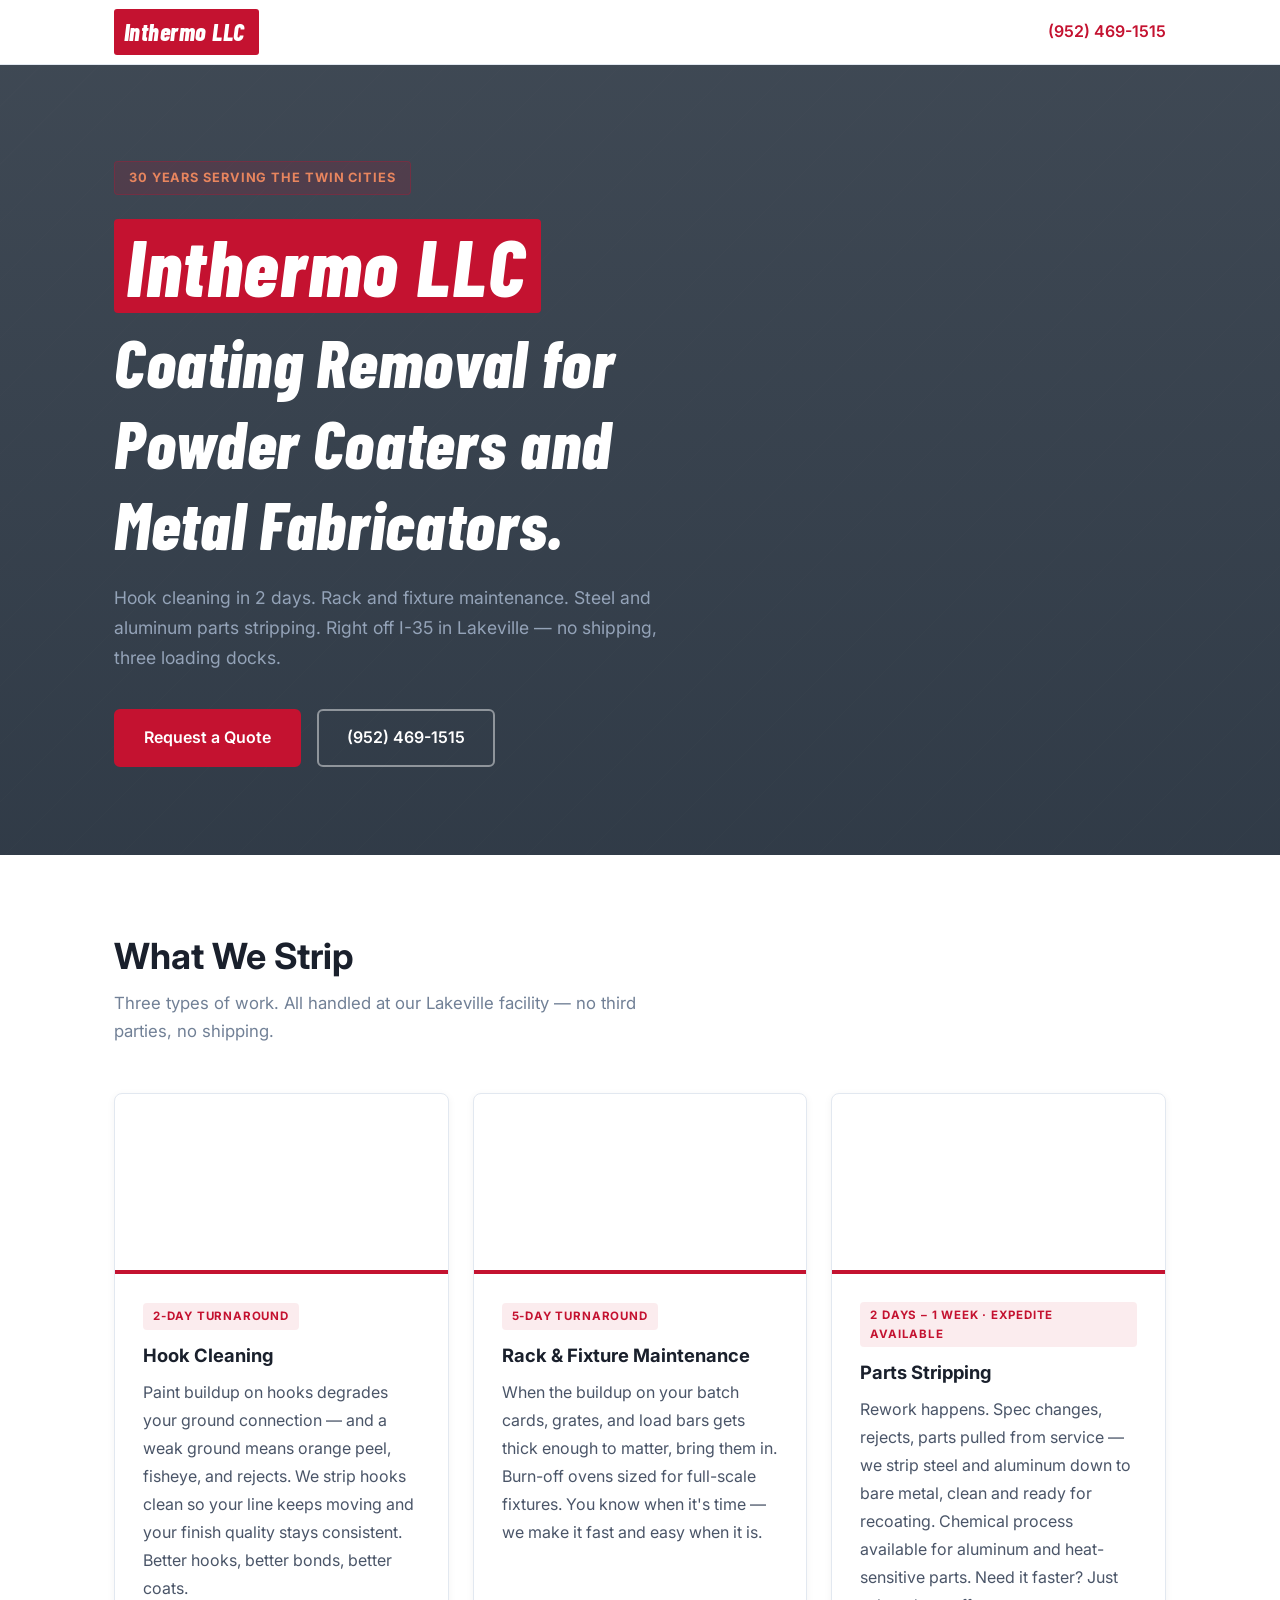
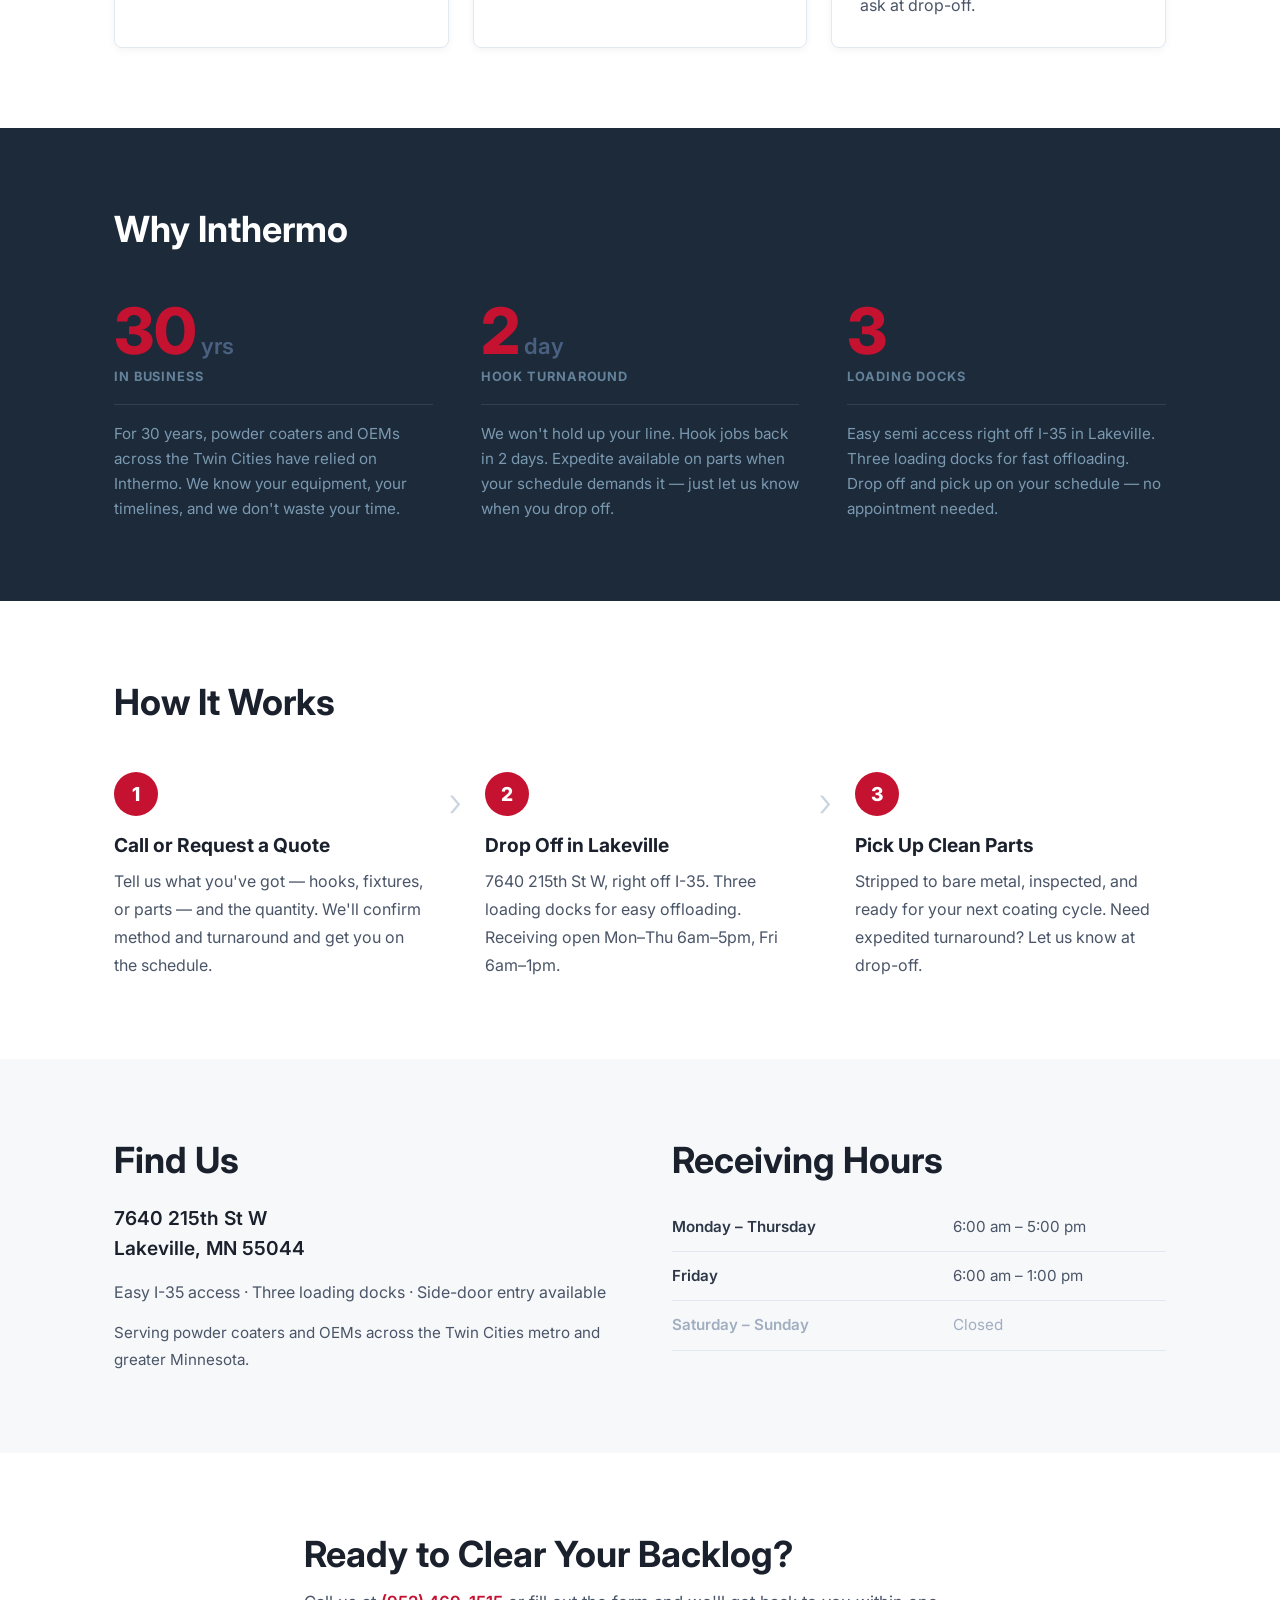
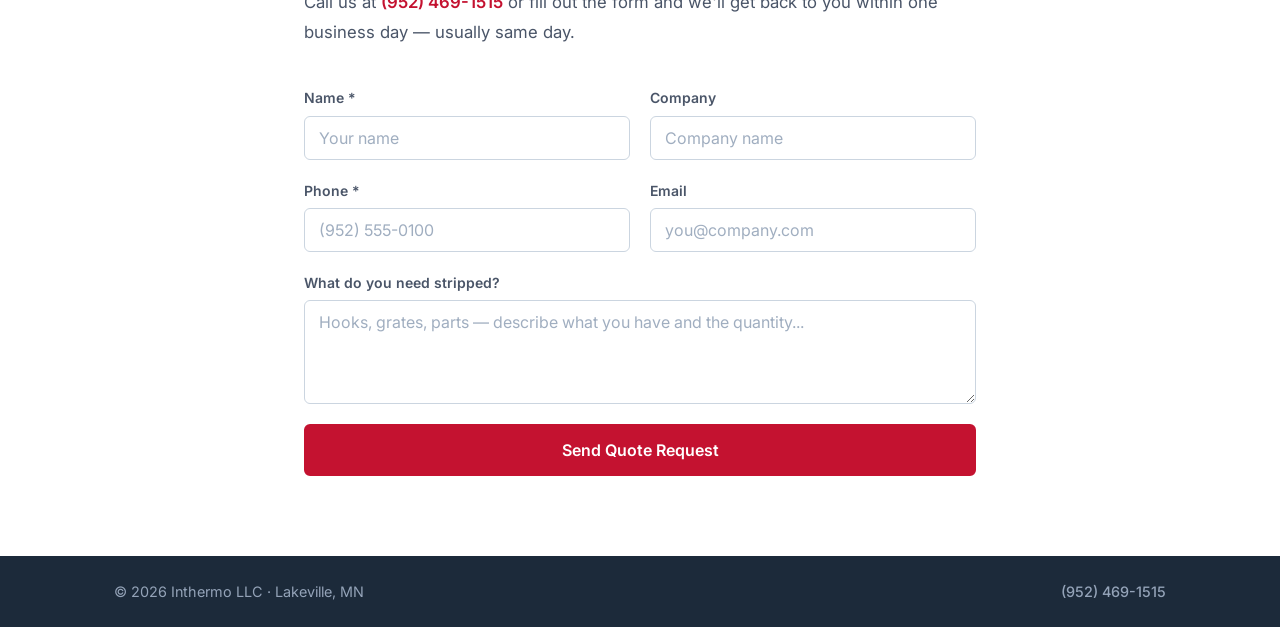
==== index.html @ b4bd2755 "Swap parts stripping image to hot steel processing photo" ====
<!DOCTYPE html>
<html lang="en">
<head>
    <meta charset="UTF-8">
    <meta name="viewport" content="width=device-width, initial-scale=1.0">
    <title>Paint Stripping &amp; Coating Removal — Lakeville, MN | Inthermo LLC</title>
    <meta name="description" content="30 years of coating removal for powder coaters and metal fabricators in the Twin Cities. Hook cleaning in 2 days. Rack and fixture maintenance. Steel and aluminum parts stripping. Lakeville, MN — right off I-35.">
    <link rel="preconnect" href="https://fonts.googleapis.com">
    <link rel="preconnect" href="https://fonts.gstatic.com" crossorigin>
    <link href="https://fonts.googleapis.com/css2?family=Barlow+Condensed:ital,wght@0,700;0,800;1,700;1,800&family=Inter:wght@400;500;600;700;800&display=swap" rel="stylesheet">
    <link rel="stylesheet" href="style.css">
</head>
<body>

    <!-- NAVIGATION -->
    <nav class="nav">
        <div class="container nav-inner">
            <div class="nav-logo"><span class="nav-logo-wrap">Inthermo LLC</span></div>
            <a href="tel:+19524691515" class="nav-phone">(952) 469-1515</a>
        </div>
    </nav>

    <!-- HERO -->
    <section class="hero">
        <div class="container hero-inner">
            <div class="hero-badge">30 Years Serving the Twin Cities</div>
            <h1><span class="hero-brand">Inthermo LLC</span><br>Coating Removal for<br>Powder Coaters and<br>Metal Fabricators.</h1>
            <p class="hero-sub">Hook cleaning in 2 days. Rack and fixture maintenance. Steel and aluminum parts stripping. Right off I-35 in Lakeville — no shipping, three loading docks.</p>
            <div class="hero-actions">
                <a href="#quote" class="btn btn-primary">Request a Quote</a>
                <a href="tel:+19524691515" class="btn btn-outline">(952) 469-1515</a>
            </div>
        </div>
    </section>

    <!-- SERVICES -->
    <section class="section" id="services">
        <div class="container">
            <h2 class="section-heading">What We Strip</h2>
            <p class="section-sub">Three types of work. All handled at our Lakeville facility — no third parties, no shipping.</p>
            <div class="service-grid">
                <div class="service-card">
                    <div class="service-img" style="background-image: url('https://images.unsplash.com/photo-1469289759076-d1484757abc3?auto=format&fit=crop&w=800&q=80')"></div>
                    <div class="service-content">
                        <div class="service-turnaround">2-Day Turnaround</div>
                        <h3>Hook Cleaning</h3>
                        <p>Paint buildup on hooks degrades your ground connection — and a weak ground means orange peel, fisheye, and rejects. We strip hooks clean so your line keeps moving and your finish quality stays consistent. Better hooks, better bonds, better coats.</p>
                    </div>
                </div>
                <div class="service-card">
                    <div class="service-img" style="background-image: url('https://images.pexels.com/photos/36397990/pexels-photo-36397990.jpeg?auto=compress&cs=tinysrgb&w=800')"></div>
                    <div class="service-content">
                        <div class="service-turnaround">5-Day Turnaround</div>
                        <h3>Rack &amp; Fixture Maintenance</h3>
                        <p>When the buildup on your batch cards, grates, and load bars gets thick enough to matter, bring them in. Burn-off ovens sized for full-scale fixtures. You know when it's time — we make it fast and easy when it is.</p>
                    </div>
                </div>
                <div class="service-card">
                    <div class="service-img" style="background-image: url('https://images.unsplash.com/photo-1748946469988-61310d7ea26a?auto=format&fit=crop&w=800&q=80')"></div>
                    <div class="service-content">
                        <div class="service-turnaround">2 Days – 1 Week &middot; Expedite Available</div>
                        <h3>Parts Stripping</h3>
                        <p>Rework happens. Spec changes, rejects, parts pulled from service — we strip steel and aluminum down to bare metal, clean and ready for recoating. Chemical process available for aluminum and heat-sensitive parts. Need it faster? Just ask at drop-off.</p>
                    </div>
                </div>
            </div>
        </div>
    </section>

    <!-- WHY INTHERMO -->
    <section class="section section-dark" id="about">
        <div class="container">
            <h2 class="section-heading light">Why Inthermo</h2>
            <div class="stat-grid">
                <div class="stat">
                    <div class="stat-number">30<span>yrs</span></div>
                    <div class="stat-label">In Business</div>
                    <p>For 30 years, powder coaters and OEMs across the Twin Cities have relied on Inthermo. We know your equipment, your timelines, and we don't waste your time.</p>
                </div>
                <div class="stat">
                    <div class="stat-number">2<span>day</span></div>
                    <div class="stat-label">Hook Turnaround</div>
                    <p>We won't hold up your line. Hook jobs back in 2 days. Expedite available on parts when your schedule demands it — just let us know when you drop off.</p>
                </div>
                <div class="stat">
                    <div class="stat-number">3</div>
                    <div class="stat-label">Loading Docks</div>
                    <p>Easy semi access right off I-35 in Lakeville. Three loading docks for fast offloading. Drop off and pick up on your schedule — no appointment needed.</p>
                </div>
            </div>
        </div>
    </section>

    <!-- HOW IT WORKS -->
    <section class="section" id="process">
        <div class="container">
            <h2 class="section-heading">How It Works</h2>
            <div class="steps">
                <div class="step">
                    <div class="step-number">1</div>
                    <h3>Call or Request a Quote</h3>
                    <p>Tell us what you've got — hooks, fixtures, or parts — and the quantity. We'll confirm method and turnaround and get you on the schedule.</p>
                </div>
                <div class="step-divider"><div class="step-arrow">&#8250;</div></div>
                <div class="step">
                    <div class="step-number">2</div>
                    <h3>Drop Off in Lakeville</h3>
                    <p>7640 215th St W, right off I-35. Three loading docks for easy offloading. Receiving open Mon–Thu 6am–5pm, Fri 6am–1pm.</p>
                </div>
                <div class="step-divider"><div class="step-arrow">&#8250;</div></div>
                <div class="step">
                    <div class="step-number">3</div>
                    <h3>Pick Up Clean Parts</h3>
                    <p>Stripped to bare metal, inspected, and ready for your next coating cycle. Need expedited turnaround? Let us know at drop-off.</p>
                </div>
            </div>
        </div>
    </section>

    <!-- LOCATION & HOURS -->
    <section class="section section-gray" id="location">
        <div class="container location-grid">
            <div class="location-info">
                <h2>Find Us</h2>
                <p class="address-block">7640 215th St W<br>Lakeville, MN 55044</p>
                <p>Easy I-35 access &middot; Three loading docks &middot; Side-door entry available</p>
                <p class="service-area">Serving powder coaters and OEMs across the Twin Cities metro and greater Minnesota.</p>
            </div>
            <div class="hours-info">
                <h2>Receiving Hours</h2>
                <table class="hours-table">
                    <tbody>
                        <tr>
                            <td>Monday &ndash; Thursday</td>
                            <td>6:00 am &ndash; 5:00 pm</td>
                        </tr>
                        <tr>
                            <td>Friday</td>
                            <td>6:00 am &ndash; 1:00 pm</td>
                        </tr>
                        <tr class="closed">
                            <td>Saturday &ndash; Sunday</td>
                            <td>Closed</td>
                        </tr>
                    </tbody>
                </table>
            </div>
        </div>
    </section>

    <!-- QUOTE FORM -->
    <section class="section" id="quote">
        <div class="container form-wrap">
            <div class="form-intro">
                <h2>Ready to Clear Your Backlog?</h2>
                <p>Call us at <a href="tel:+19524691515" class="phone-link">(952) 469-1515</a> or fill out the form and we'll get back to you within one business day — usually same day.</p>
            </div>
            <!-- To activate this form: create a free account at formspree.io, create a form,
                 and replace YOUR_FORM_ID with your form's ID (e.g. xpwzabcd) -->
            <form class="quote-form" action="https://formspree.io/f/YOUR_FORM_ID" method="POST">
                <div class="form-row">
                    <div class="field">
                        <label for="name">Name *</label>
                        <input type="text" id="name" name="name" required placeholder="Your name">
                    </div>
                    <div class="field">
                        <label for="company">Company</label>
                        <input type="text" id="company" name="company" placeholder="Company name">
                    </div>
                </div>
                <div class="form-row">
                    <div class="field">
                        <label for="phone">Phone *</label>
                        <input type="tel" id="phone" name="phone" required placeholder="(952) 555-0100">
                    </div>
                    <div class="field">
                        <label for="email">Email</label>
                        <input type="email" id="email" name="email" placeholder="you@company.com">
                    </div>
                </div>
                <div class="field">
                    <label for="message">What do you need stripped?</label>
                    <textarea id="message" name="message" rows="4" placeholder="Hooks, grates, parts — describe what you have and the quantity..."></textarea>
                </div>
                <button type="submit" class="btn btn-primary">Send Quote Request</button>
            </form>
        </div>
    </section>

    <!-- FOOTER -->
    <footer class="footer">
        <div class="container footer-inner">
            <span>&copy; 2026 Inthermo LLC &middot; Lakeville, MN</span>
            <a href="tel:+19524691515">(952) 469-1515</a>
        </div>
    </footer>

</body>
</html>
---- style.css ----
/* ============================================================
   INTHERMO LLC — Website Styles
   ============================================================ */

/* --- Reset & Base --- */
*, *::before, *::after {
    box-sizing: border-box;
    margin: 0;
    padding: 0;
}

html {
    scroll-behavior: smooth;
}

body {
    font-family: 'Inter', -apple-system, BlinkMacSystemFont, 'Segoe UI', sans-serif;
    font-size: 16px;
    line-height: 1.6;
    color: #2D3748;
    background: #ffffff;
    -webkit-font-smoothing: antialiased;
}

/* --- Typography --- */
h1, h2, h3 {
    font-weight: 700;
    line-height: 1.2;
    color: #1A202C;
}

h1 {
    font-family: 'Barlow Condensed', 'Inter', sans-serif;
    font-size: clamp(2.4rem, 6vw, 4.2rem);
    font-weight: 800;
    font-style: italic;
    letter-spacing: 0.01em;
}

h2 {
    font-size: clamp(1.5rem, 3vw, 2.25rem);
}

h3 {
    font-size: 1.2rem;
}

p {
    color: #4A5568;
    line-height: 1.75;
}

a {
    text-decoration: none;
}

/* --- Layout --- */
.container {
    max-width: 1100px;
    margin: 0 auto;
    padding: 0 24px;
}

.section {
    padding: 80px 0;
}

.section-dark {
    background: #1C2A3A;
}

.section-gray {
    background: #F7F8FA;
}

/* --- Buttons --- */
.btn {
    display: inline-block;
    padding: 14px 28px;
    border-radius: 6px;
    font-size: 1rem;
    font-weight: 600;
    cursor: pointer;
    transition: all 0.2s ease;
    border: 2px solid transparent;
    text-align: center;
    font-family: inherit;
}

.btn-primary {
    background: #C41230;
    color: #ffffff;
    border-color: #C41230;
}

.btn-primary:hover {
    background: #9E0E25;
    border-color: #9E0E25;
    transform: translateY(-1px);
    box-shadow: 0 4px 14px rgba(196, 18, 48, 0.35);
}

.btn-outline {
    background: transparent;
    color: #ffffff;
    border-color: rgba(255, 255, 255, 0.45);
}

.btn-outline:hover {
    background: rgba(255, 255, 255, 0.1);
    border-color: #ffffff;
}

/* --- Navigation --- */
.nav {
    position: sticky;
    top: 0;
    z-index: 100;
    background: #ffffff;
    border-bottom: 1px solid #E2E8F0;
}

.nav-inner {
    display: flex;
    align-items: center;
    justify-content: space-between;
    height: 64px;
}

.nav-logo {
    font-family: 'Barlow Condensed', 'Inter', sans-serif;
    font-size: 1.5rem;
    font-weight: 800;
    letter-spacing: 0.04em;
    color: #1A202C;
}

/* Red banner logo treatment — matches truck decal */
.nav-logo-wrap {
    display: inline-block;
    background: #C41230;
    color: #ffffff;
    padding: 4px 14px 4px 10px;
    border-radius: 3px;
    font-family: 'Barlow Condensed', 'Inter', sans-serif;
    font-size: 1.5rem;
    font-weight: 800;
    font-style: italic;
    letter-spacing: 0.02em;
}

.nav-phone {
    font-size: 1rem;
    font-weight: 600;
    color: #C41230;
    transition: color 0.2s;
}

.nav-phone:hover {
    color: #9E0E25;
}

/* --- Hero --- */
.hero {
    background:
        linear-gradient(rgba(20, 32, 46, 0.82), rgba(20, 32, 46, 0.88)),
        url('https://images.unsplash.com/photo-1496247749665-49cf5b1022e9?auto=format&fit=crop&w=1920&q=80') center/cover no-repeat;
    padding: 96px 0 88px;
    position: relative;
    overflow: hidden;
}

.hero::before {
    content: '';
    position: absolute;
    inset: 0;
    background: repeating-linear-gradient(
        -45deg,
        transparent,
        transparent 40px,
        rgba(255, 255, 255, 0.008) 40px,
        rgba(255, 255, 255, 0.008) 41px
    );
    pointer-events: none;
}

.hero-inner {
    position: relative;
    z-index: 1;
}

.hero-badge {
    display: inline-block;
    background: rgba(196, 18, 48, 0.15);
    color: #E8855E;
    border: 1px solid rgba(196, 18, 48, 0.3);
    font-size: 0.8rem;
    font-weight: 700;
    letter-spacing: 0.07em;
    text-transform: uppercase;
    padding: 6px 14px;
    border-radius: 4px;
    margin-bottom: 24px;
}

.hero h1 {
    color: #ffffff;
    margin-bottom: 20px;
}

.hero-brand {
    display: inline-block;
    background: #C41230;
    color: #ffffff;
    padding: 2px 16px 4px 12px;
    border-radius: 4px;
    font-family: 'Barlow Condensed', sans-serif;
    font-size: clamp(2.8rem, 7vw, 5rem);
    font-weight: 800;
    font-style: italic;
    letter-spacing: 0.02em;
    margin-bottom: 8px;
    line-height: 1.1;
}

.hero-sub {
    font-size: 1.1rem;
    color: #94A3B8;
    max-width: 580px;
    margin-bottom: 36px;
    line-height: 1.7;
}

.hero-actions {
    display: flex;
    gap: 16px;
    flex-wrap: wrap;
    align-items: center;
}

/* --- Section Headings --- */
.section-heading {
    margin-bottom: 12px;
    color: #1A202C;
}

.section-heading.light {
    color: #ffffff;
}

.section-sub {
    color: #718096;
    font-size: 1.05rem;
    margin-bottom: 48px;
    max-width: 560px;
    line-height: 1.65;
}

/* --- Service Cards --- */
.service-grid {
    display: grid;
    grid-template-columns: repeat(3, 1fr);
    gap: 24px;
    margin-top: 40px;
}

.service-card {
    background: #ffffff;
    border-radius: 8px;
    border: 1px solid #E2E8F0;
    overflow: hidden;
    box-shadow: 0 2px 8px rgba(0, 0, 0, 0.05);
    transition: box-shadow 0.2s, transform 0.2s;
}

.service-card:hover {
    box-shadow: 0 8px 28px rgba(0, 0, 0, 0.1);
    transform: translateY(-3px);
}

.service-img {
    height: 180px;
    background-size: cover;
    background-position: center;
    position: relative;
}

.service-img::after {
    content: '';
    position: absolute;
    bottom: 0;
    left: 0;
    right: 0;
    height: 4px;
    background: #C41230;
}

.service-content {
    padding: 28px;
}

.service-turnaround {
    display: inline-block;
    font-size: 0.72rem;
    font-weight: 700;
    letter-spacing: 0.07em;
    text-transform: uppercase;
    color: #C41230;
    background: rgba(196, 18, 48, 0.08);
    padding: 4px 10px;
    border-radius: 4px;
    margin-bottom: 14px;
}

.service-content h3 {
    margin-bottom: 12px;
    color: #1A202C;
    font-size: 1.15rem;
}

/* --- Why Inthermo / Stats --- */
.stat-grid {
    display: grid;
    grid-template-columns: repeat(3, 1fr);
    gap: 48px;
    margin-top: 48px;
}

.stat-number {
    font-size: 4rem;
    font-weight: 800;
    color: #C41230;
    line-height: 1;
    margin-bottom: 4px;
}

.stat-number span {
    font-size: 1.4rem;
    font-weight: 600;
    color: #4A6080;
    margin-left: 4px;
}

.stat-label {
    font-size: 0.8rem;
    font-weight: 700;
    letter-spacing: 0.07em;
    text-transform: uppercase;
    color: #64829A;
    margin-bottom: 16px;
    padding-bottom: 16px;
    border-bottom: 1px solid rgba(255, 255, 255, 0.1);
}

.stat p {
    color: #7A99B0;
    font-size: 0.95rem;
    line-height: 1.65;
}

/* --- How It Works --- */
.steps {
    display: grid;
    grid-template-columns: 1fr auto 1fr auto 1fr;
    gap: 24px;
    align-items: start;
    margin-top: 48px;
}

.step-number {
    width: 44px;
    height: 44px;
    background: #C41230;
    color: #ffffff;
    font-size: 1.2rem;
    font-weight: 800;
    border-radius: 50%;
    display: flex;
    align-items: center;
    justify-content: center;
    margin-bottom: 18px;
}

.step h3 {
    margin-bottom: 10px;
    color: #1A202C;
}

.step-divider {
    display: flex;
    justify-content: center;
    padding-top: 10px;
}

.step-arrow {
    font-size: 2.5rem;
    color: #CBD5E0;
    font-weight: 300;
    line-height: 1;
}

/* --- Location & Hours --- */
.location-grid {
    display: grid;
    grid-template-columns: 1fr 1fr;
    gap: 64px;
    align-items: start;
}

.location-info h2,
.hours-info h2 {
    margin-bottom: 20px;
    color: #1A202C;
}

.address-block {
    font-size: 1.2rem;
    font-weight: 600;
    color: #1A202C;
    line-height: 1.6;
    margin-bottom: 14px;
}

.service-area {
    margin-top: 14px;
    font-size: 0.95rem;
}

.hours-table {
    width: 100%;
    border-collapse: collapse;
}

.hours-table td {
    padding: 12px 0;
    font-size: 0.95rem;
    border-bottom: 1px solid #E2E8F0;
    color: #4A5568;
}

.hours-table td:first-child {
    font-weight: 600;
    color: #2D3748;
    padding-right: 32px;
    white-space: nowrap;
}

.hours-table tr.closed td {
    color: #A0AEC0;
}

/* --- Quote Form --- */
.form-wrap {
    max-width: 720px;
}

.form-intro {
    margin-bottom: 40px;
}

.form-intro h2 {
    margin-bottom: 12px;
}

.form-intro p {
    font-size: 1.05rem;
}

.phone-link {
    color: #C41230;
    font-weight: 600;
}

.phone-link:hover {
    color: #9E0E25;
    text-decoration: underline;
}

.quote-form {
    display: flex;
    flex-direction: column;
    gap: 20px;
}

.form-row {
    display: grid;
    grid-template-columns: 1fr 1fr;
    gap: 20px;
}

.field {
    display: flex;
    flex-direction: column;
    gap: 6px;
}

.field label {
    font-size: 0.875rem;
    font-weight: 600;
    color: #4A5568;
}

.field input,
.field textarea {
    padding: 11px 14px;
    border: 1px solid #CBD5E0;
    border-radius: 6px;
    font-size: 1rem;
    font-family: inherit;
    color: #2D3748;
    background: #ffffff;
    transition: border-color 0.2s, box-shadow 0.2s;
    width: 100%;
}

.field input:focus,
.field textarea:focus {
    outline: none;
    border-color: #C41230;
    box-shadow: 0 0 0 3px rgba(196, 18, 48, 0.15);
}

.field input::placeholder,
.field textarea::placeholder {
    color: #A0AEC0;
}

.field textarea {
    resize: vertical;
}

/* --- Footer --- */
.footer {
    background: #1C2A3A;
    padding: 24px 0;
}

.footer-inner {
    display: flex;
    align-items: center;
    justify-content: space-between;
}

.footer-inner span {
    color: #94A3B8;
    font-size: 0.9rem;
}

.footer-inner a {
    color: #94A3B8;
    font-size: 0.9rem;
    font-weight: 500;
    transition: color 0.2s;
}

.footer-inner a:hover {
    color: #ffffff;
}

/* --- Responsive --- */
@media (max-width: 768px) {
    .section {
        padding: 56px 0;
    }

    .hero {
        padding: 64px 0 56px;
    }

    .service-grid {
        grid-template-columns: 1fr;
    }

    .stat-grid {
        grid-template-columns: 1fr;
        gap: 32px;
    }

    .steps {
        grid-template-columns: 1fr;
    }

    .step-divider {
        display: none;
    }

    .location-grid {
        grid-template-columns: 1fr;
        gap: 40px;
    }

    .form-row {
        grid-template-columns: 1fr;
    }

    .hero-actions {
        flex-direction: column;
        align-items: flex-start;
    }

    .footer-inner {
        flex-direction: column;
        gap: 8px;
        text-align: center;
    }
}

@media (max-width: 480px) {
    .container {
        padding: 0 16px;
    }

    .nav-inner {
        height: 56px;
    }

    .btn {
        padding: 13px 22px;
        font-size: 0.95rem;
    }
}
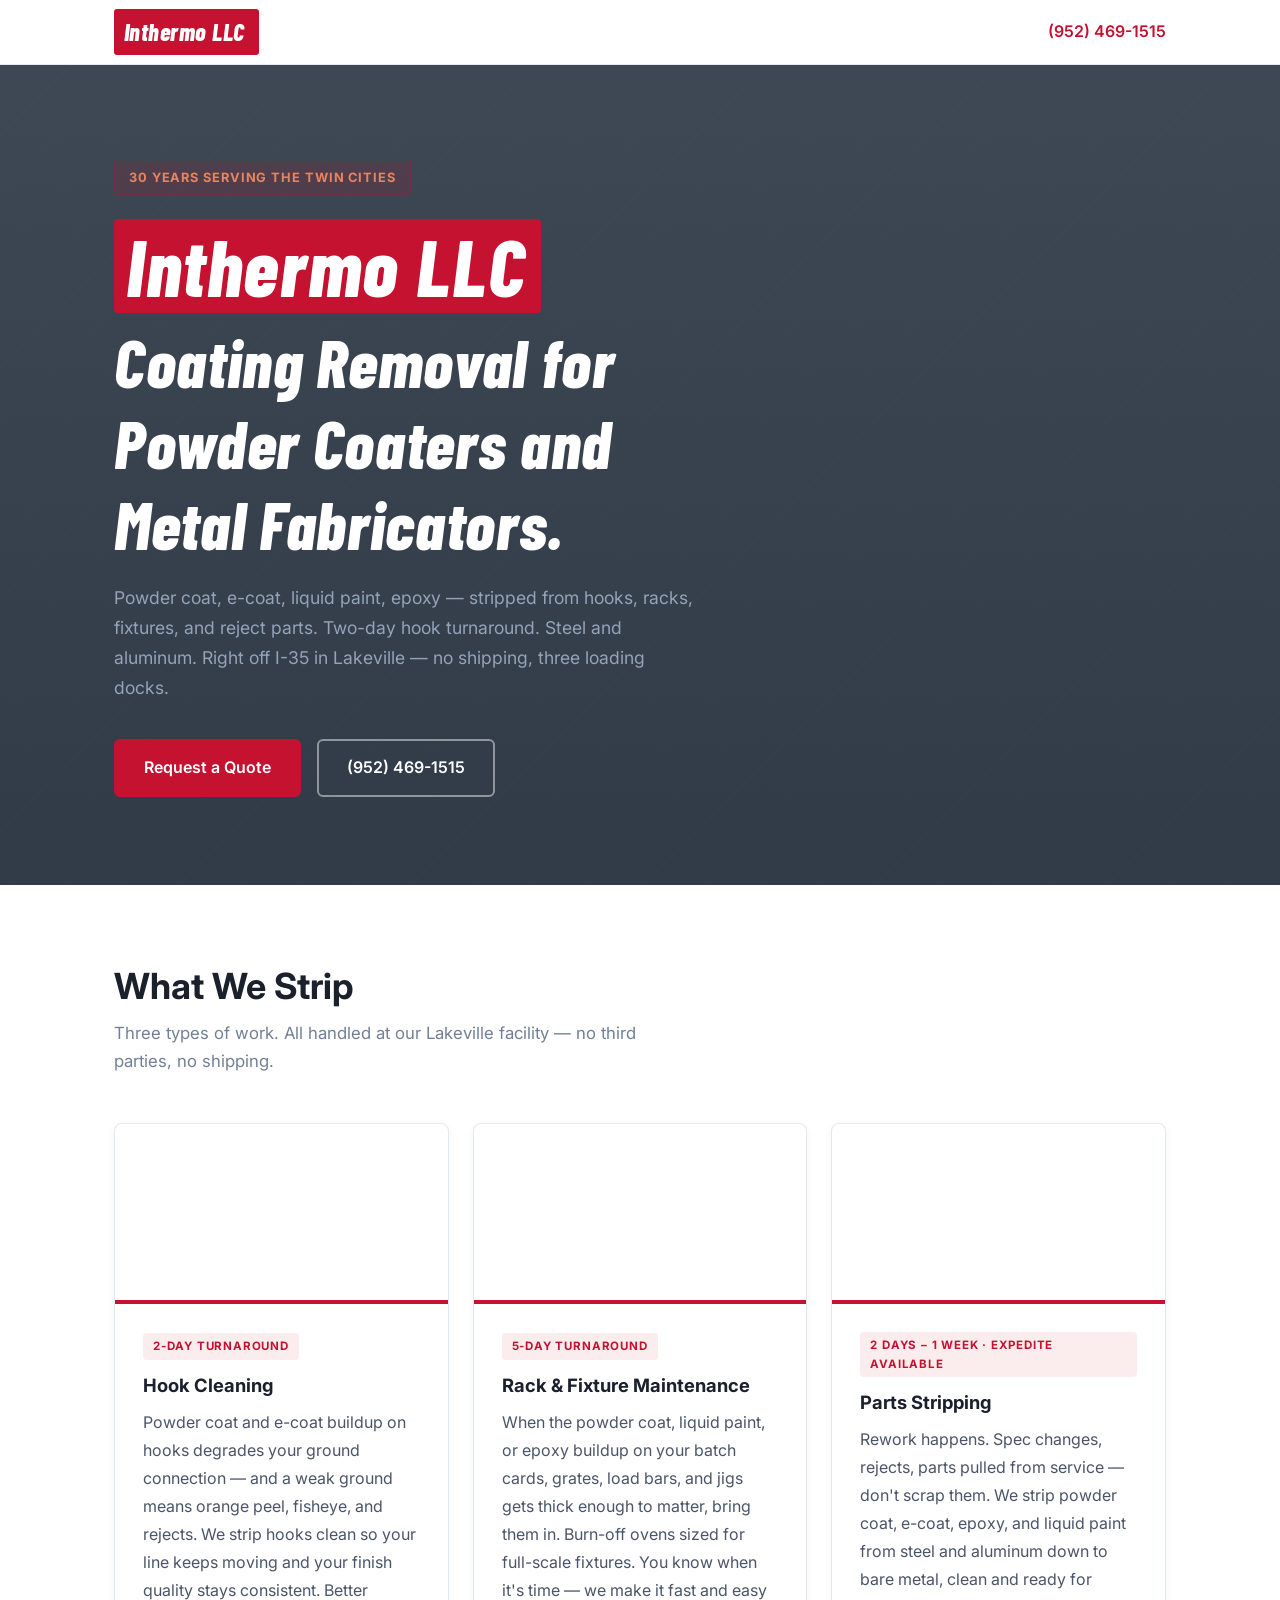
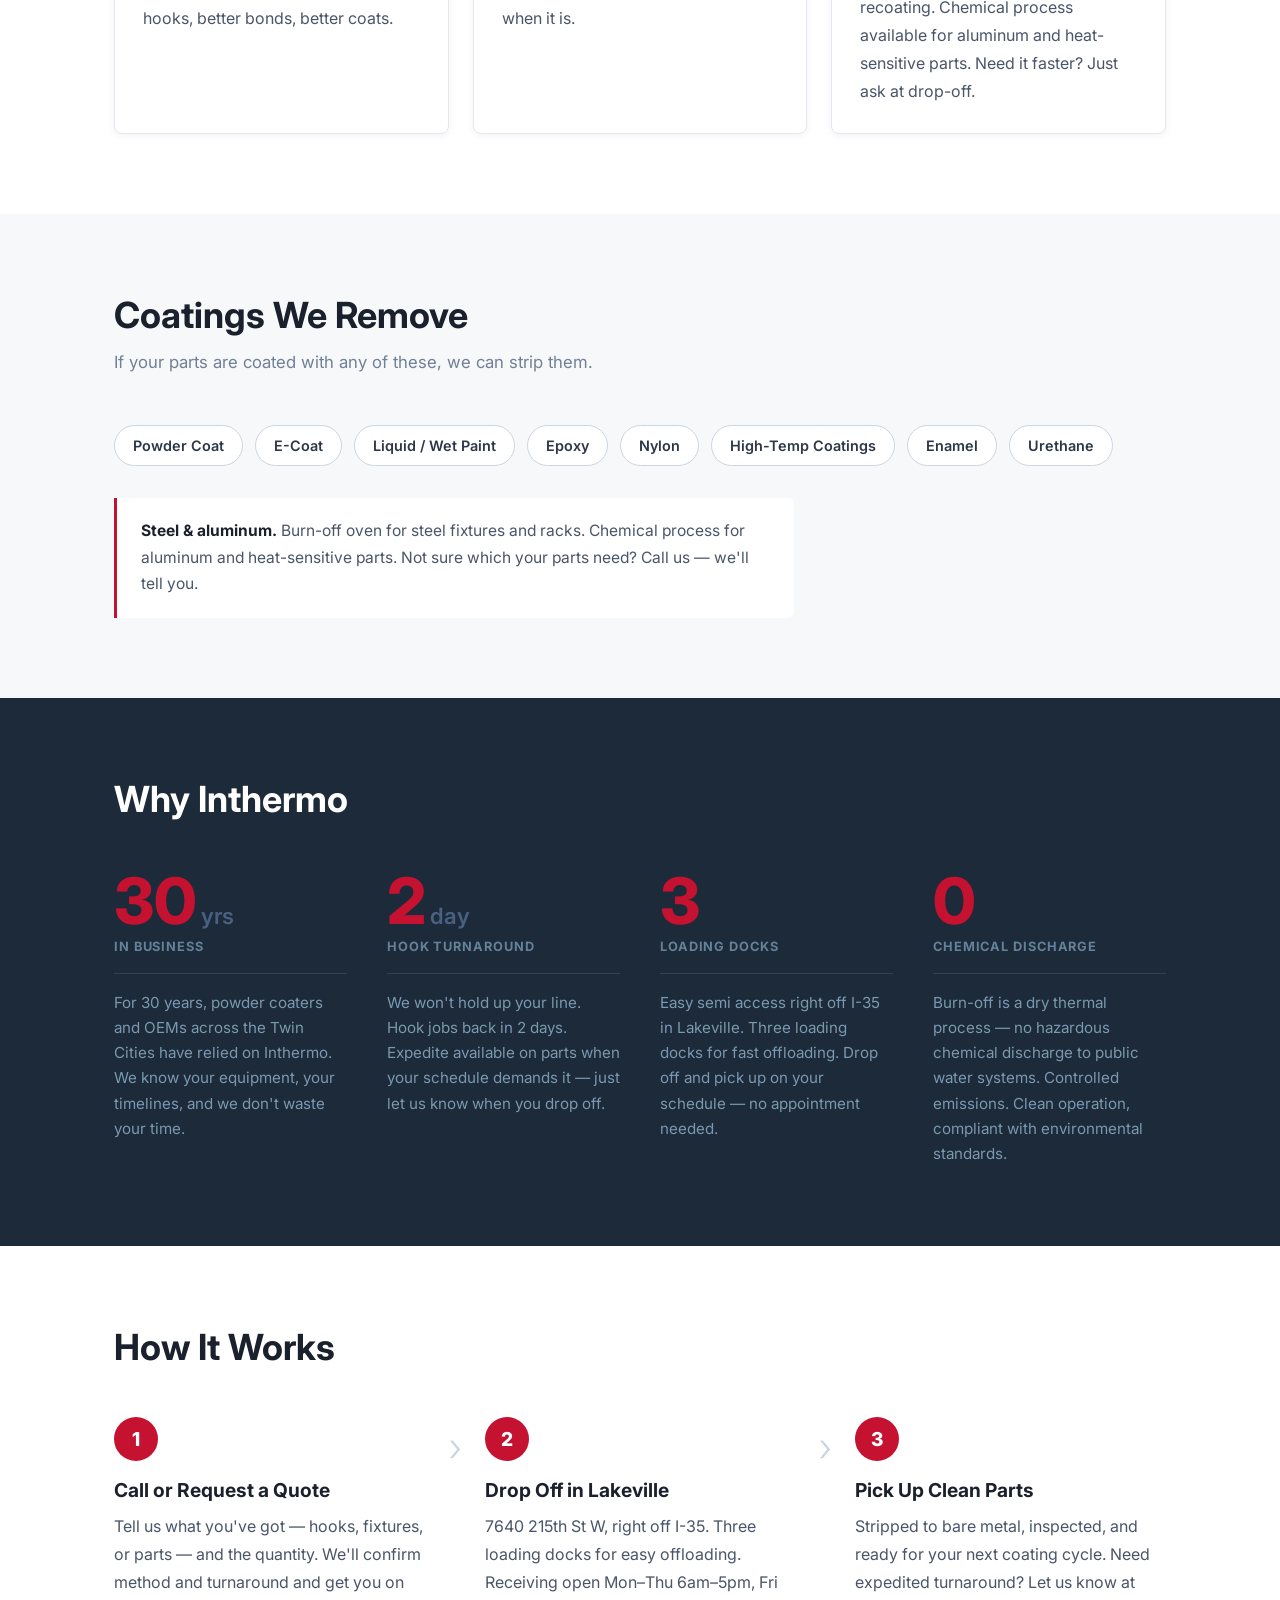
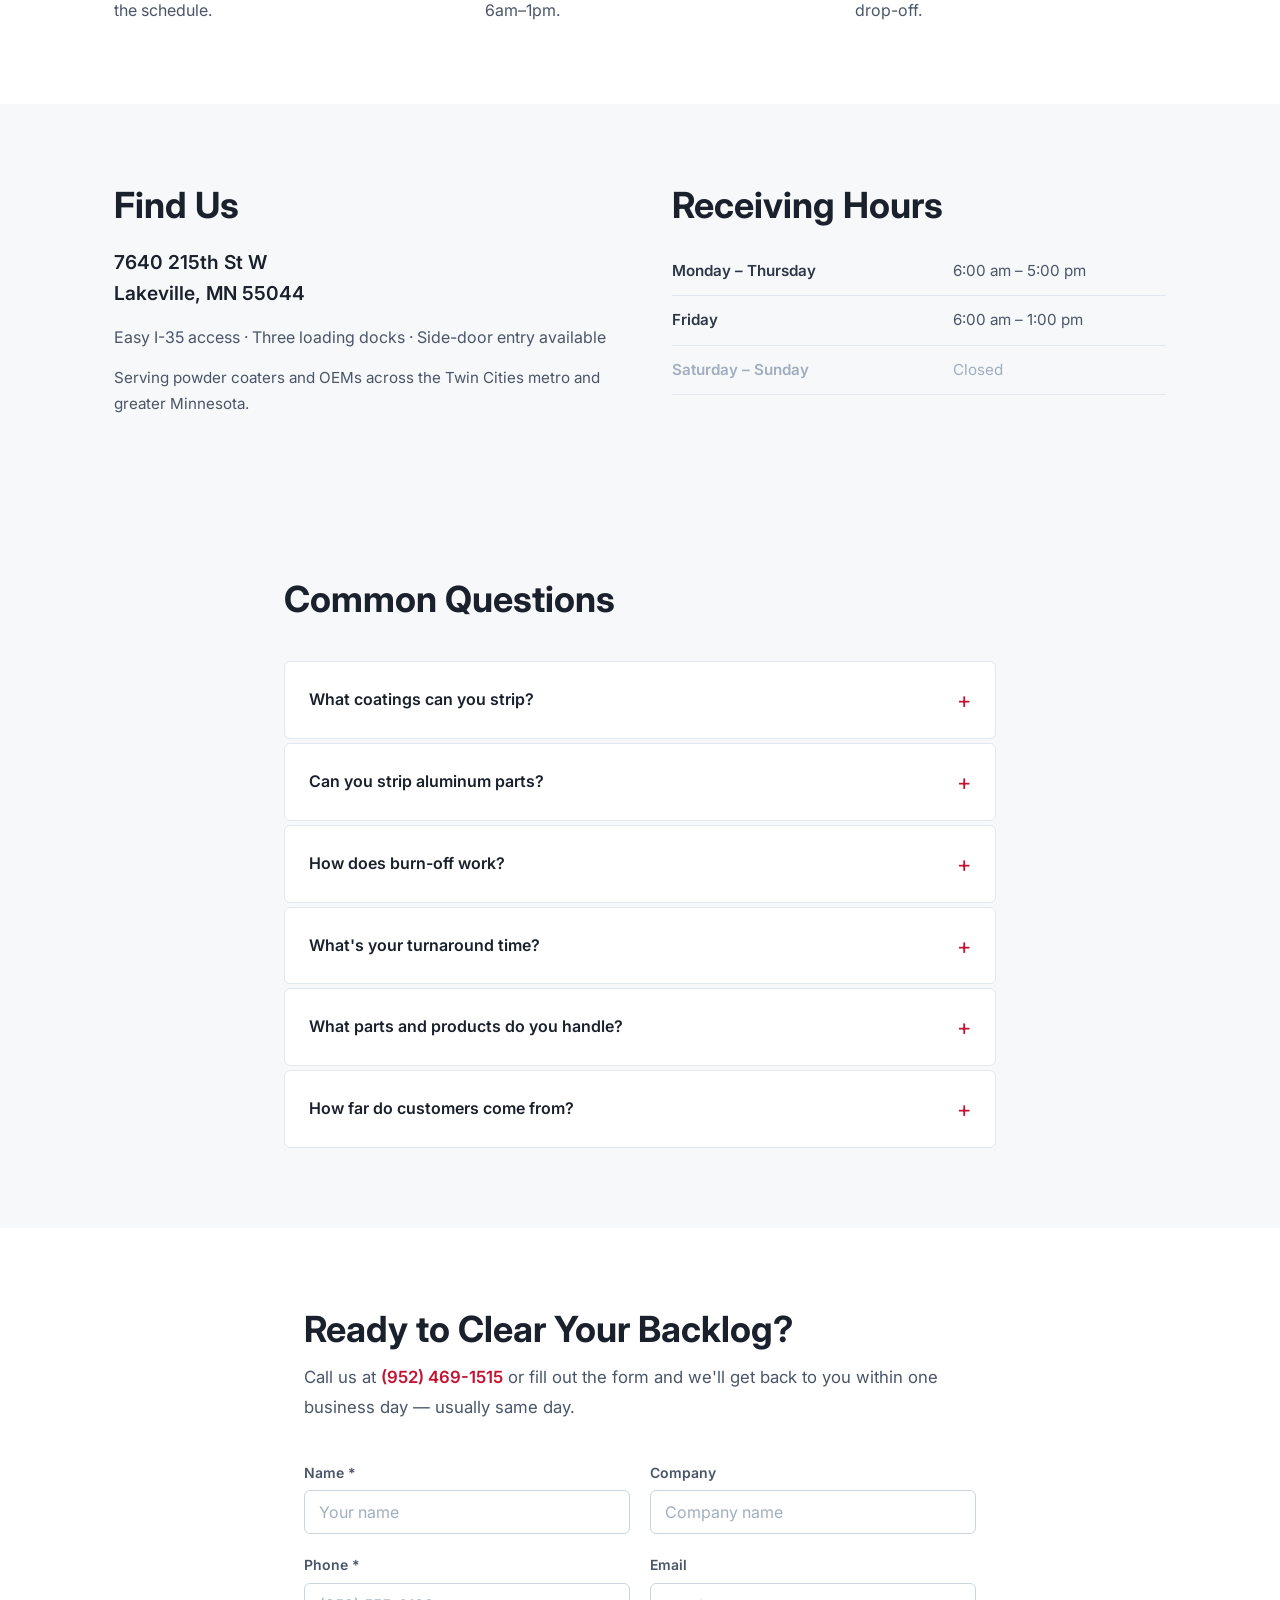
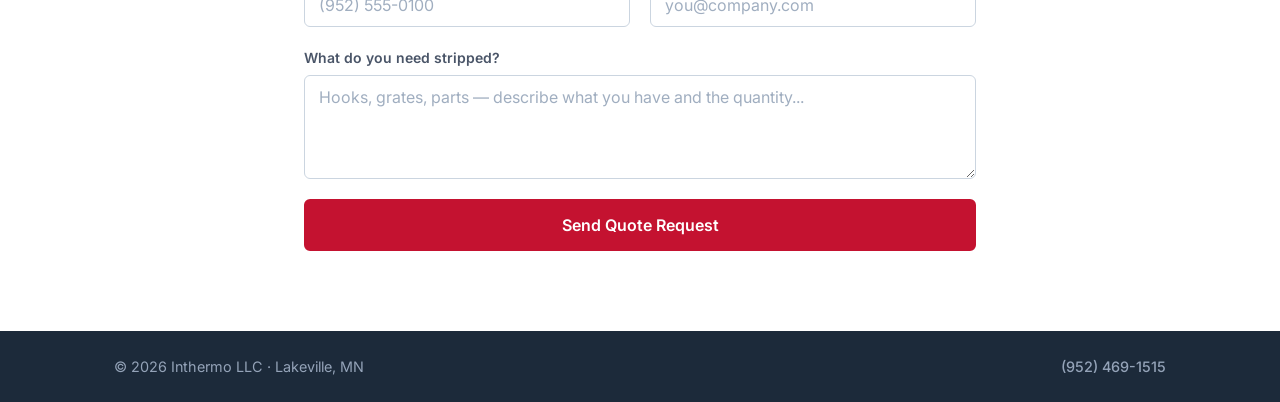
==== commit 049084ce: "Add coating types, FAQ, coatings section, and environmental stat - Hero and meta description now nam" ====
--- a/index.html
+++ b/index.html
@@ -4,7 +4,7 @@
     <meta charset="UTF-8">
     <meta name="viewport" content="width=device-width, initial-scale=1.0">
     <title>Paint Stripping &amp; Coating Removal — Lakeville, MN | Inthermo LLC</title>
-    <meta name="description" content="30 years of coating removal for powder coaters and metal fabricators in the Twin Cities. Hook cleaning in 2 days. Rack and fixture maintenance. Steel and aluminum parts stripping. Lakeville, MN — right off I-35.">
+    <meta name="description" content="30 years of burn-off oven and chemical stripping for powder coaters and OEMs in the Twin Cities. We strip powder coat, e-coat, epoxy, liquid paint, and more from hooks, racks, fixtures, and parts. Hook cleaning in 2 days. Lakeville, MN — right off I-35.">
     <link rel="preconnect" href="https://fonts.googleapis.com">
     <link rel="preconnect" href="https://fonts.gstatic.com" crossorigin>
     <link href="https://fonts.googleapis.com/css2?family=Barlow+Condensed:ital,wght@0,700;0,800;1,700;1,800&family=Inter:wght@400;500;600;700;800&display=swap" rel="stylesheet">
@@ -25,7 +25,7 @@
         <div class="container hero-inner">
             <div class="hero-badge">30 Years Serving the Twin Cities</div>
             <h1><span class="hero-brand">Inthermo LLC</span><br>Coating Removal for<br>Powder Coaters and<br>Metal Fabricators.</h1>
-            <p class="hero-sub">Hook cleaning in 2 days. Rack and fixture maintenance. Steel and aluminum parts stripping. Right off I-35 in Lakeville — no shipping, three loading docks.</p>
+            <p class="hero-sub">Powder coat, e-coat, liquid paint, epoxy — stripped from hooks, racks, fixtures, and reject parts. Two-day hook turnaround. Steel and aluminum. Right off I-35 in Lakeville — no shipping, three loading docks.</p>
             <div class="hero-actions">
                 <a href="#quote" class="btn btn-primary">Request a Quote</a>
                 <a href="tel:+19524691515" class="btn btn-outline">(952) 469-1515</a>
@@ -44,7 +44,7 @@
                     <div class="service-content">
                         <div class="service-turnaround">2-Day Turnaround</div>
                         <h3>Hook Cleaning</h3>
-                        <p>Paint buildup on hooks degrades your ground connection — and a weak ground means orange peel, fisheye, and rejects. We strip hooks clean so your line keeps moving and your finish quality stays consistent. Better hooks, better bonds, better coats.</p>
+                        <p>Powder coat and e-coat buildup on hooks degrades your ground connection — and a weak ground means orange peel, fisheye, and rejects. We strip hooks clean so your line keeps moving and your finish quality stays consistent. Better hooks, better bonds, better coats.</p>
                     </div>
                 </div>
                 <div class="service-card">
@@ -52,17 +52,38 @@
                     <div class="service-content">
                         <div class="service-turnaround">5-Day Turnaround</div>
                         <h3>Rack &amp; Fixture Maintenance</h3>
-                        <p>When the buildup on your batch cards, grates, and load bars gets thick enough to matter, bring them in. Burn-off ovens sized for full-scale fixtures. You know when it's time — we make it fast and easy when it is.</p>
+                        <p>When the powder coat, liquid paint, or epoxy buildup on your batch cards, grates, load bars, and jigs gets thick enough to matter, bring them in. Burn-off ovens sized for full-scale fixtures. You know when it's time — we make it fast and easy when it is.</p>
                     </div>
                 </div>
                 <div class="service-card">
-                    <div class="service-img" style="background-image: url('https://images.unsplash.com/photo-1748946469988-61310d7ea26a?auto=format&fit=crop&w=800&q=80')"></div>
+                    <div class="service-img" style="background-image: url('https://images.pexels.com/photos/15016527/pexels-photo-15016527.jpeg?auto=compress&cs=tinysrgb&w=800')"></div>
                     <div class="service-content">
                         <div class="service-turnaround">2 Days – 1 Week &middot; Expedite Available</div>
                         <h3>Parts Stripping</h3>
-                        <p>Rework happens. Spec changes, rejects, parts pulled from service — we strip steel and aluminum down to bare metal, clean and ready for recoating. Chemical process available for aluminum and heat-sensitive parts. Need it faster? Just ask at drop-off.</p>
-                    </div>
-                </div>
+                        <p>Rework happens. Spec changes, rejects, parts pulled from service — don't scrap them. We strip powder coat, e-coat, epoxy, and liquid paint from steel and aluminum down to bare metal, clean and ready for recoating. Chemical process available for aluminum and heat-sensitive parts. Need it faster? Just ask at drop-off.</p>
+                    </div>
+                </div>
+            </div>
+        </div>
+    </section>
+
+    <!-- COATINGS & MATERIALS -->
+    <section class="section section-gray" id="coatings">
+        <div class="container">
+            <h2 class="section-heading">Coatings We Remove</h2>
+            <p class="section-sub">If your parts are coated with any of these, we can strip them.</p>
+            <div class="tag-grid">
+                <span class="tag">Powder Coat</span>
+                <span class="tag">E-Coat</span>
+                <span class="tag">Liquid / Wet Paint</span>
+                <span class="tag">Epoxy</span>
+                <span class="tag">Nylon</span>
+                <span class="tag">High-Temp Coatings</span>
+                <span class="tag">Enamel</span>
+                <span class="tag">Urethane</span>
+            </div>
+            <div class="materials-note">
+                <strong>Steel &amp; aluminum.</strong> Burn-off oven for steel fixtures and racks. Chemical process for aluminum and heat-sensitive parts. Not sure which your parts need? Call us — we'll tell you.
             </div>
         </div>
     </section>
@@ -86,6 +107,11 @@
                     <div class="stat-number">3</div>
                     <div class="stat-label">Loading Docks</div>
                     <p>Easy semi access right off I-35 in Lakeville. Three loading docks for fast offloading. Drop off and pick up on your schedule — no appointment needed.</p>
+                </div>
+                <div class="stat">
+                    <div class="stat-number">0</div>
+                    <div class="stat-label">Chemical Discharge</div>
+                    <p>Burn-off is a dry thermal process — no hazardous chemical discharge to public water systems. Controlled emissions. Clean operation, compliant with environmental standards.</p>
                 </div>
             </div>
         </div>
@@ -148,6 +174,39 @@
         </div>
     </section>
 
+    <!-- FAQ -->
+    <section class="section section-gray" id="faq">
+        <div class="container faq-wrap">
+            <h2 class="section-heading">Common Questions</h2>
+            <div class="faq-list">
+                <details class="faq-item">
+                    <summary>What coatings can you strip?</summary>
+                    <p>Powder coat, e-coat, liquid and wet paint, epoxy, nylon, enamel, urethane, and most high-temperature industrial coatings. If you're not sure, call us — we'll let you know.</p>
+                </details>
+                <details class="faq-item">
+                    <summary>Can you strip aluminum parts?</summary>
+                    <p>Yes. Aluminum goes through our chemical stripping process rather than the burn-off oven — burn-off temperatures can damage aluminum. The chemical process is safe for aluminum and most non-ferrous metals. Same result: bare metal, ready for recoating.</p>
+                </details>
+                <details class="faq-item">
+                    <summary>How does burn-off work?</summary>
+                    <p>Parts go into a thermal oven and are heated to a controlled high temperature. The organic coating oxidizes and burns off, leaving only inorganic ash. The ash is removed, and parts come out clean and ready for recoating. No harsh chemicals, no water discharge.</p>
+                </details>
+                <details class="faq-item">
+                    <summary>What's your turnaround time?</summary>
+                    <p>Hook cleaning: 2 days standard. Rack and fixture jobs: approximately 5 days. Parts stripping: 2 days to 1 week depending on volume and method. Expedite is available on parts — just ask when you drop off.</p>
+                </details>
+                <details class="faq-item">
+                    <summary>What parts and products do you handle?</summary>
+                    <p>Hooks, hangers, racks, fixtures, grates, batch cards, load bars, jigs, and reject parts. If you have something outside that list, call us — we're happy to take a look.</p>
+                </details>
+                <details class="faq-item">
+                    <summary>How far do customers come from?</summary>
+                    <p>Most of our customers are Twin Cities powder coaters and OEMs, but we regularly serve customers from across greater Minnesota, western Wisconsin, and surrounding states. Easy semi access at our Lakeville dock makes the trip straightforward.</p>
+                </details>
+            </div>
+        </div>
+    </section>
+
     <!-- QUOTE FORM -->
     <section class="section" id="quote">
         <div class="container form-wrap">
--- a/style.css
+++ b/style.css
@@ -318,11 +318,45 @@
     font-size: 1.15rem;
 }
 
+/* --- Coatings & Materials --- */
+.tag-grid {
+    display: flex;
+    flex-wrap: wrap;
+    gap: 12px;
+    margin-bottom: 32px;
+}
+
+.tag {
+    display: inline-block;
+    background: #ffffff;
+    border: 1px solid #CBD5E0;
+    color: #2D3748;
+    font-size: 0.9rem;
+    font-weight: 600;
+    padding: 8px 18px;
+    border-radius: 40px;
+}
+
+.materials-note {
+    font-size: 0.975rem;
+    color: #4A5568;
+    line-height: 1.7;
+    padding: 20px 24px;
+    background: #ffffff;
+    border-left: 3px solid #C41230;
+    border-radius: 0 6px 6px 0;
+    max-width: 680px;
+}
+
+.materials-note strong {
+    color: #1A202C;
+}
+
 /* --- Why Inthermo / Stats --- */
 .stat-grid {
     display: grid;
-    grid-template-columns: repeat(3, 1fr);
-    gap: 48px;
+    grid-template-columns: repeat(4, 1fr);
+    gap: 40px;
     margin-top: 48px;
 }
 
@@ -447,6 +481,70 @@
 
 .hours-table tr.closed td {
     color: #A0AEC0;
+}
+
+/* --- FAQ --- */
+.faq-wrap {
+    max-width: 760px;
+}
+
+.faq-list {
+    margin-top: 40px;
+    display: flex;
+    flex-direction: column;
+    gap: 4px;
+}
+
+.faq-item {
+    background: #ffffff;
+    border: 1px solid #E2E8F0;
+    border-radius: 6px;
+    overflow: hidden;
+}
+
+.faq-item summary {
+    padding: 20px 24px;
+    font-weight: 600;
+    font-size: 1rem;
+    color: #1A202C;
+    cursor: pointer;
+    list-style: none;
+    display: flex;
+    align-items: center;
+    justify-content: space-between;
+    user-select: none;
+    transition: background 0.15s;
+}
+
+.faq-item summary::-webkit-details-marker {
+    display: none;
+}
+
+.faq-item summary::after {
+    content: '+';
+    font-size: 1.4rem;
+    font-weight: 400;
+    color: #C41230;
+    flex-shrink: 0;
+    margin-left: 16px;
+    transition: transform 0.2s;
+}
+
+.faq-item[open] summary::after {
+    transform: rotate(45deg);
+}
+
+.faq-item summary:hover {
+    background: #F7F8FA;
+}
+
+.faq-item p {
+    padding: 0 24px 20px;
+    font-size: 0.975rem;
+    line-height: 1.75;
+    color: #4A5568;
+    border-top: 1px solid #E2E8F0;
+    padding-top: 16px;
 }
 
 /* --- Quote Form --- */
@@ -572,8 +670,12 @@
     }
 
     .stat-grid {
-        grid-template-columns: 1fr;
+        grid-template-columns: 1fr 1fr;
         gap: 32px;
+    }
+
+    .tag-grid {
+        gap: 8px;
     }
 
     .steps {
@@ -591,6 +693,19 @@
 
     .form-row {
         grid-template-columns: 1fr;
+    }
+
+    .stat-grid {
+        grid-template-columns: 1fr;
+    }
+
+    .faq-item summary {
+        padding: 16px 18px;
+        font-size: 0.95rem;
+    }
+
+    .faq-item p {
+        padding: 14px 18px 18px;
     }
 
     .hero-actions {
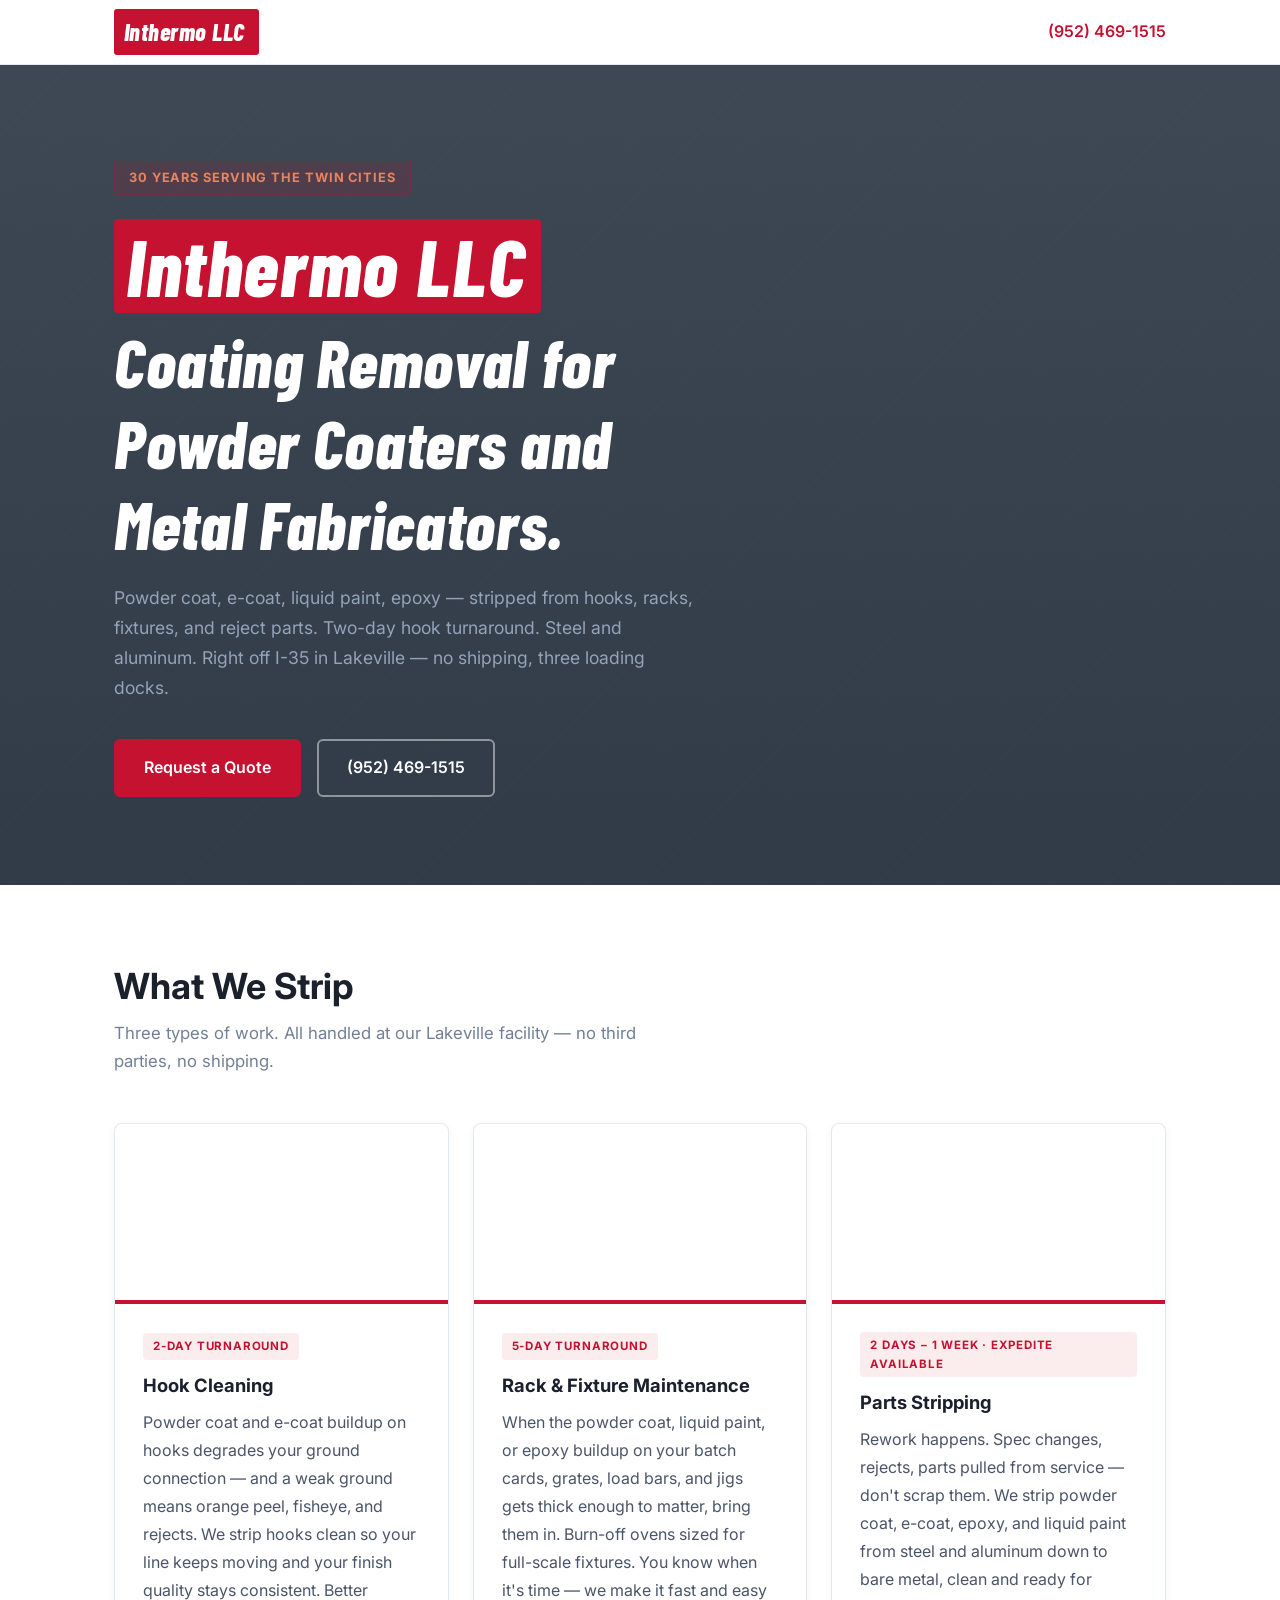
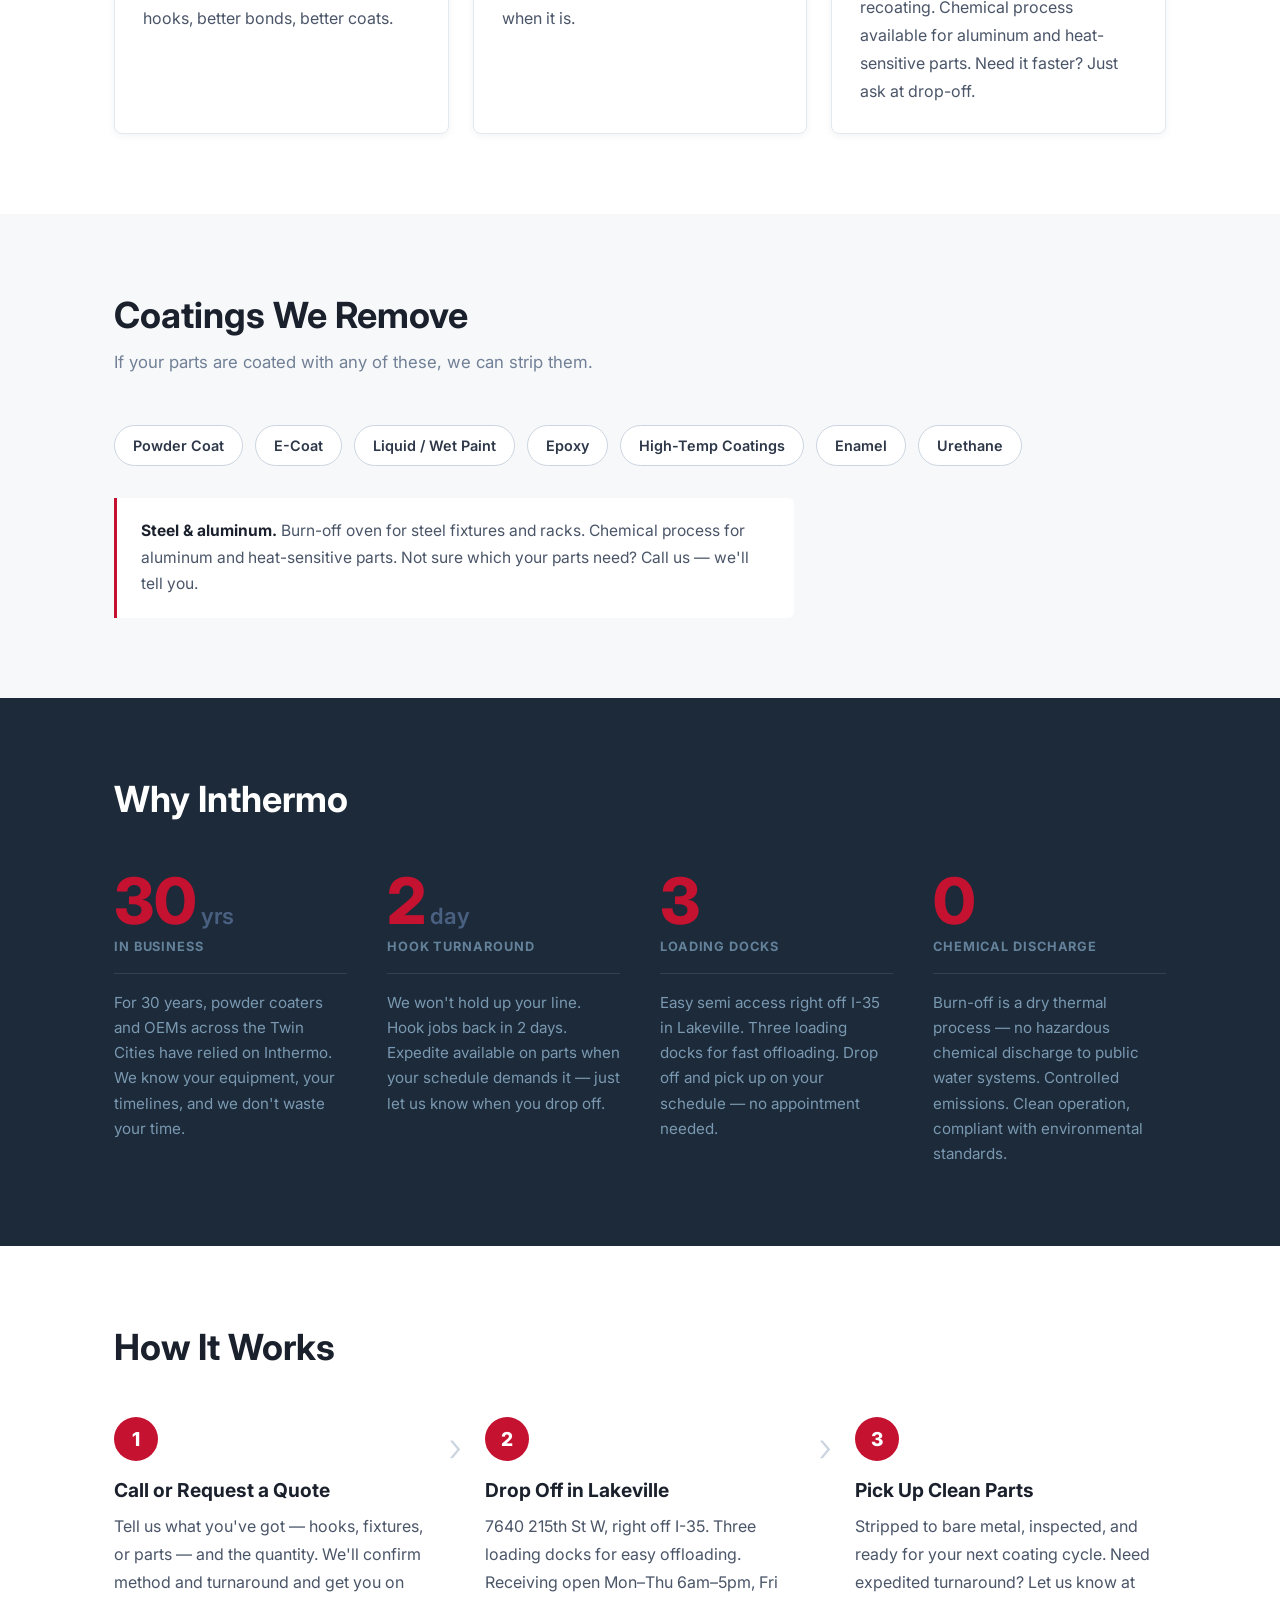
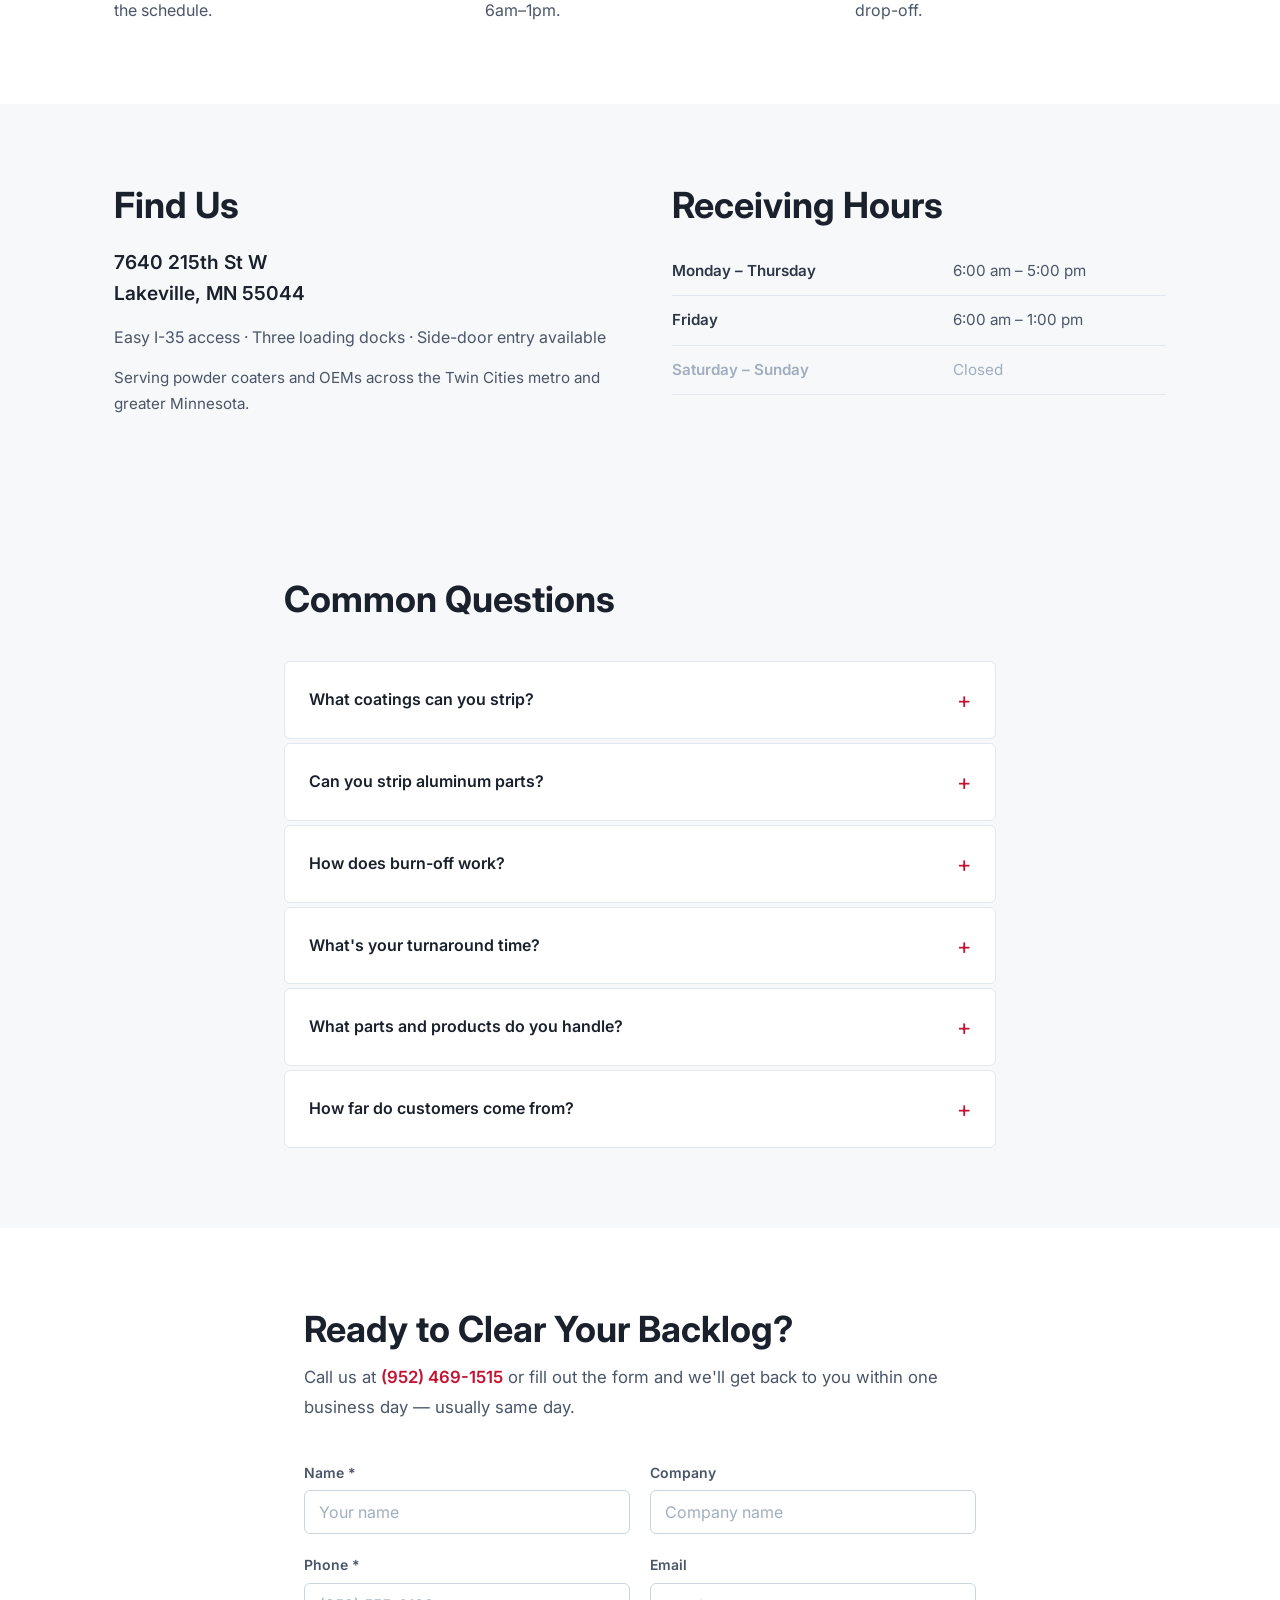
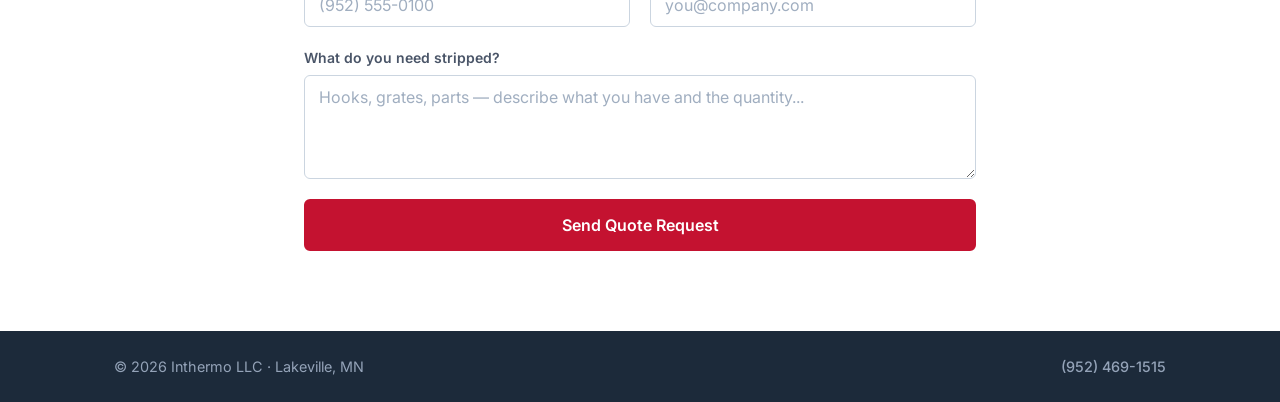
==== commit 2e7844d0: "Remove nylon from coatings list — Inthermo does not strip plastic coatings Co-Authored-By: Claude So" ====
--- a/index.html
+++ b/index.html
@@ -77,7 +77,6 @@
                 <span class="tag">E-Coat</span>
                 <span class="tag">Liquid / Wet Paint</span>
                 <span class="tag">Epoxy</span>
-                <span class="tag">Nylon</span>
                 <span class="tag">High-Temp Coatings</span>
                 <span class="tag">Enamel</span>
                 <span class="tag">Urethane</span>
@@ -181,7 +180,7 @@
             <div class="faq-list">
                 <details class="faq-item">
                     <summary>What coatings can you strip?</summary>
-                    <p>Powder coat, e-coat, liquid and wet paint, epoxy, nylon, enamel, urethane, and most high-temperature industrial coatings. If you're not sure, call us — we'll let you know.</p>
+                    <p>Powder coat, e-coat, liquid and wet paint, epoxy, enamel, urethane, and most high-temperature industrial coatings. If you're not sure, call us — we'll let you know.</p>
                 </details>
                 <details class="faq-item">
                     <summary>Can you strip aluminum parts?</summary>
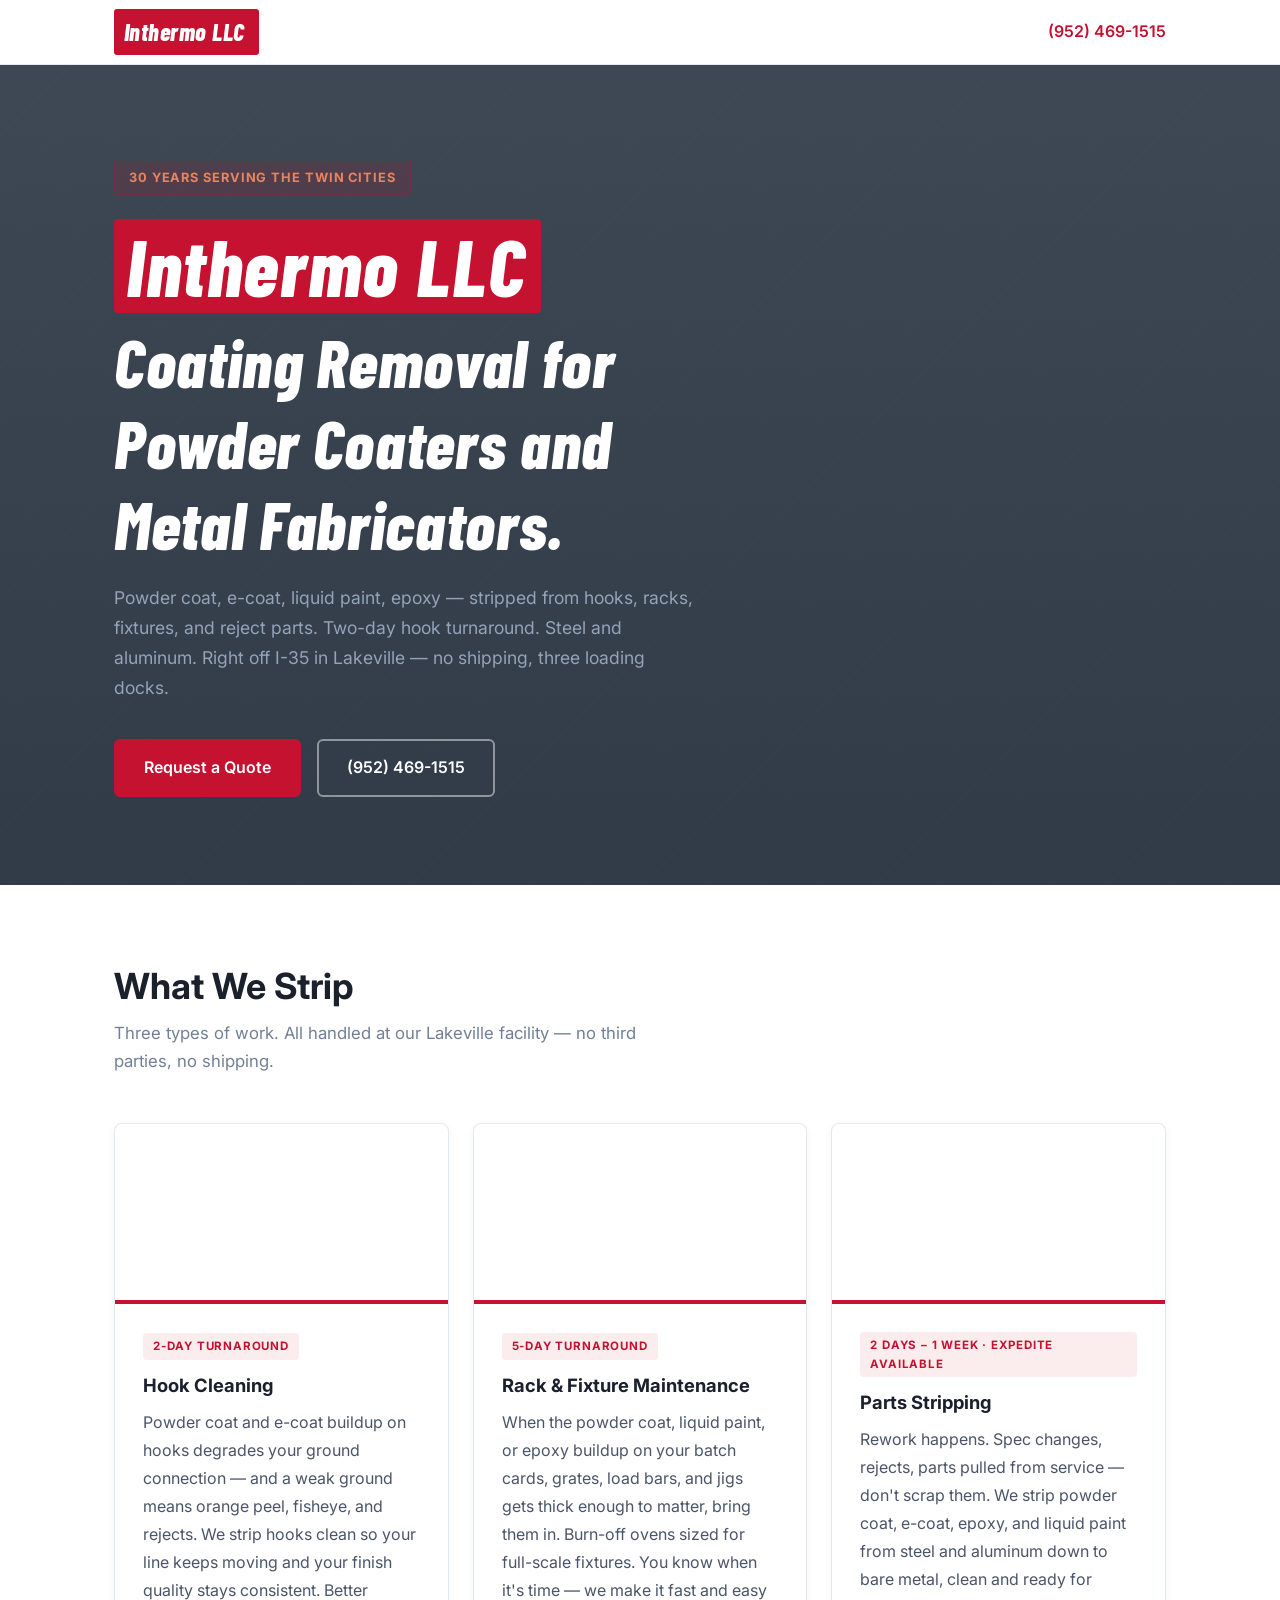
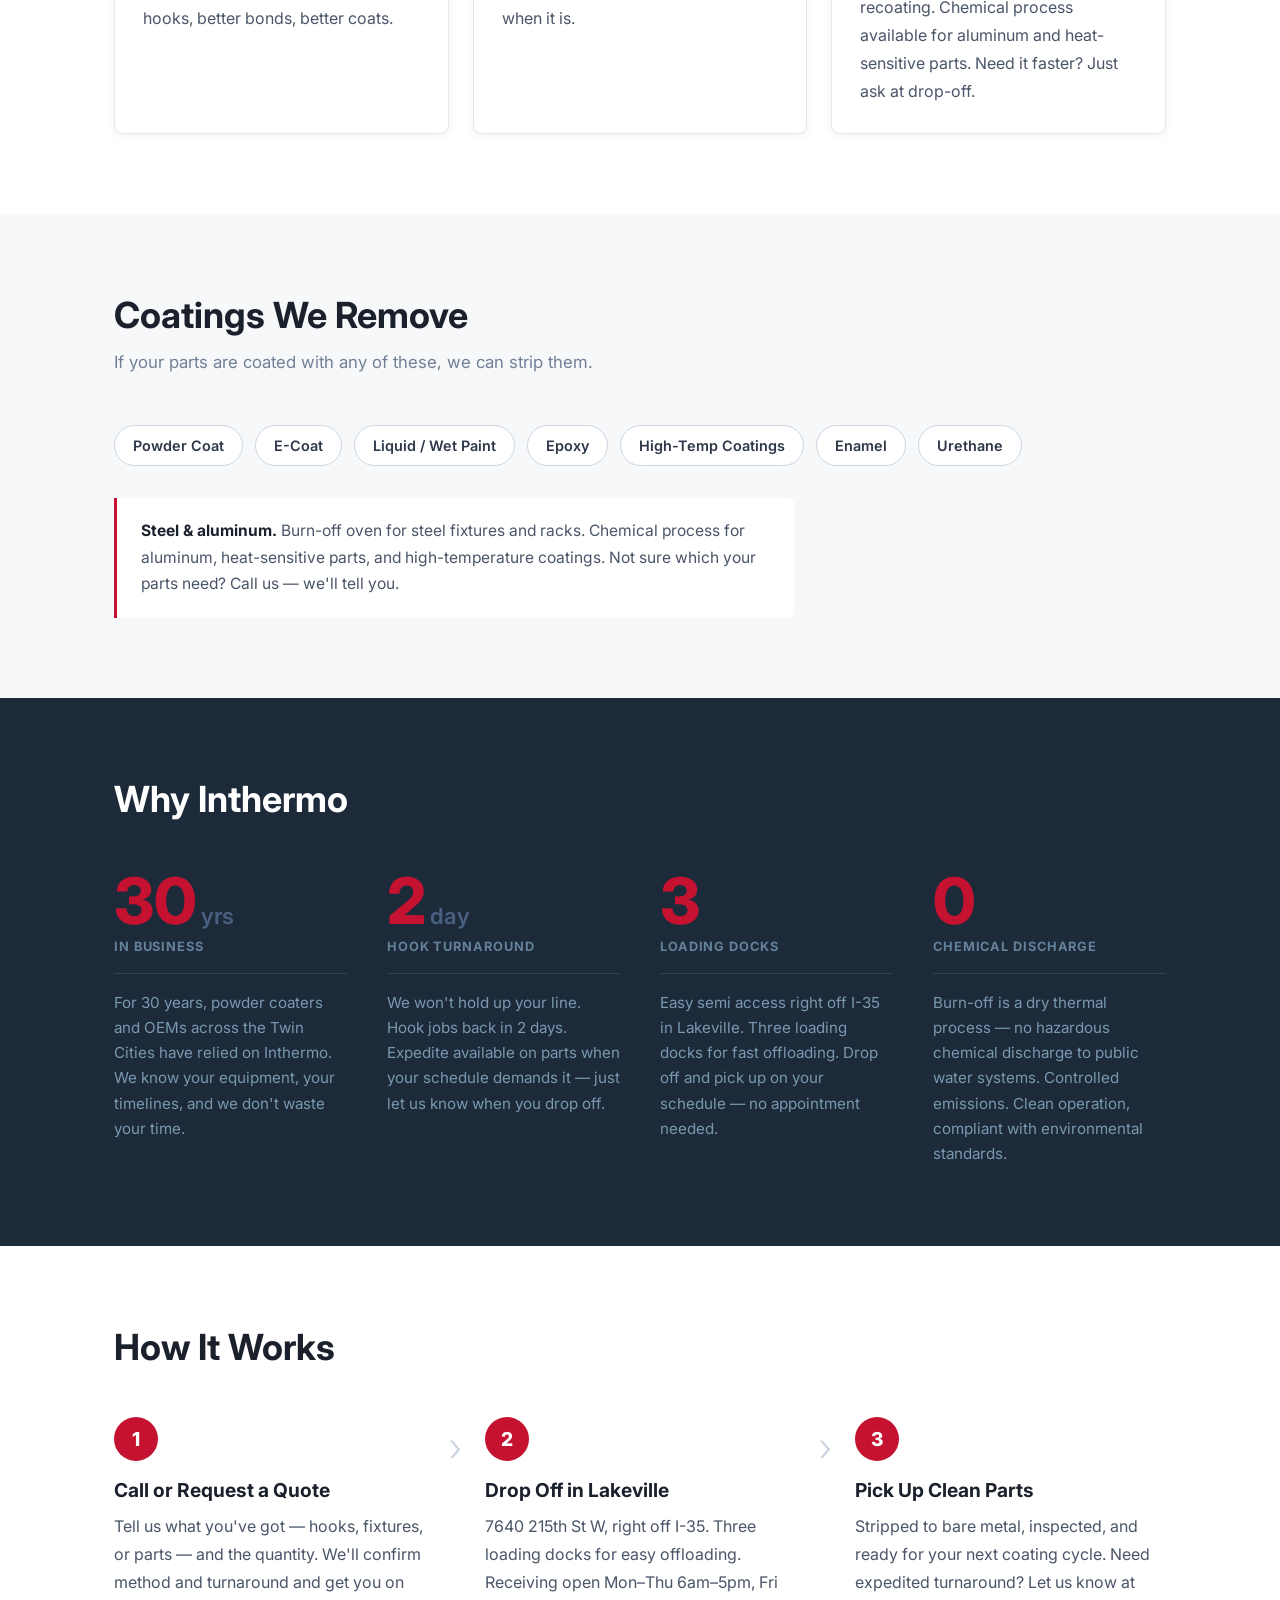
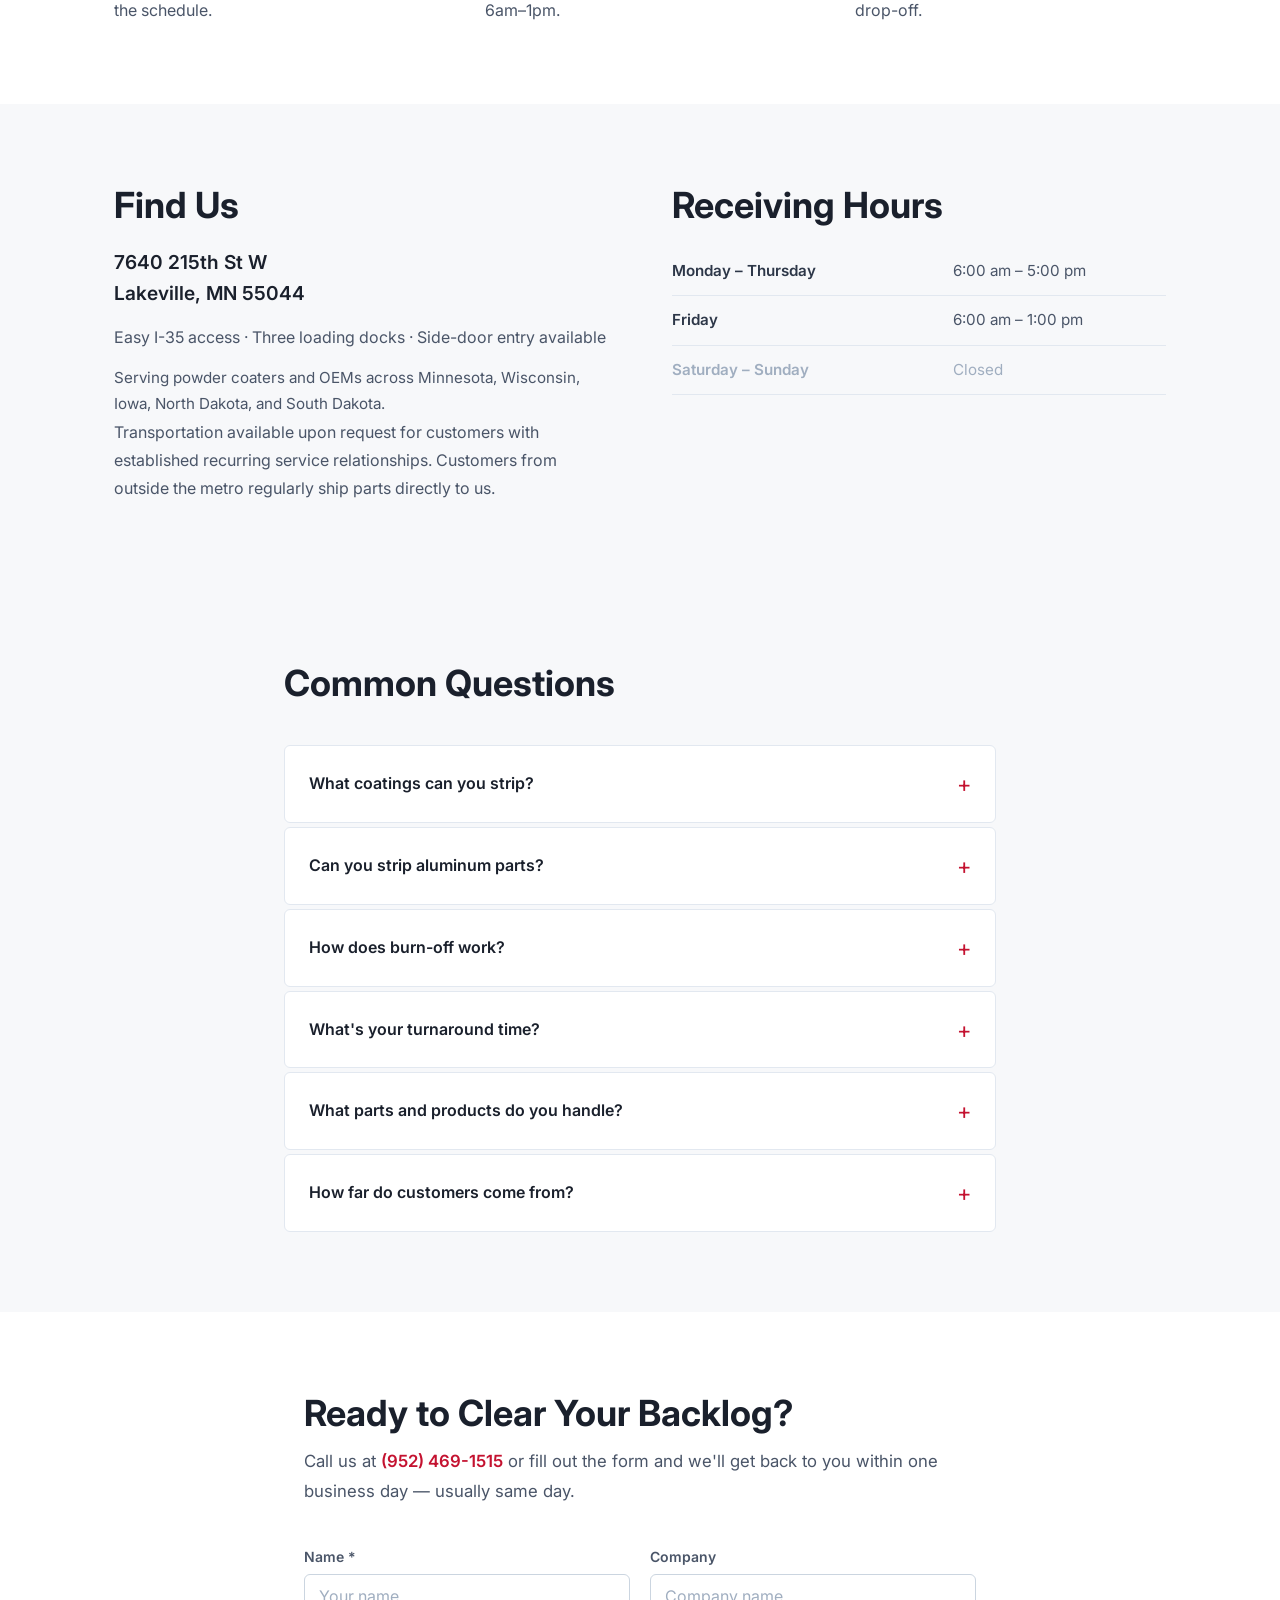
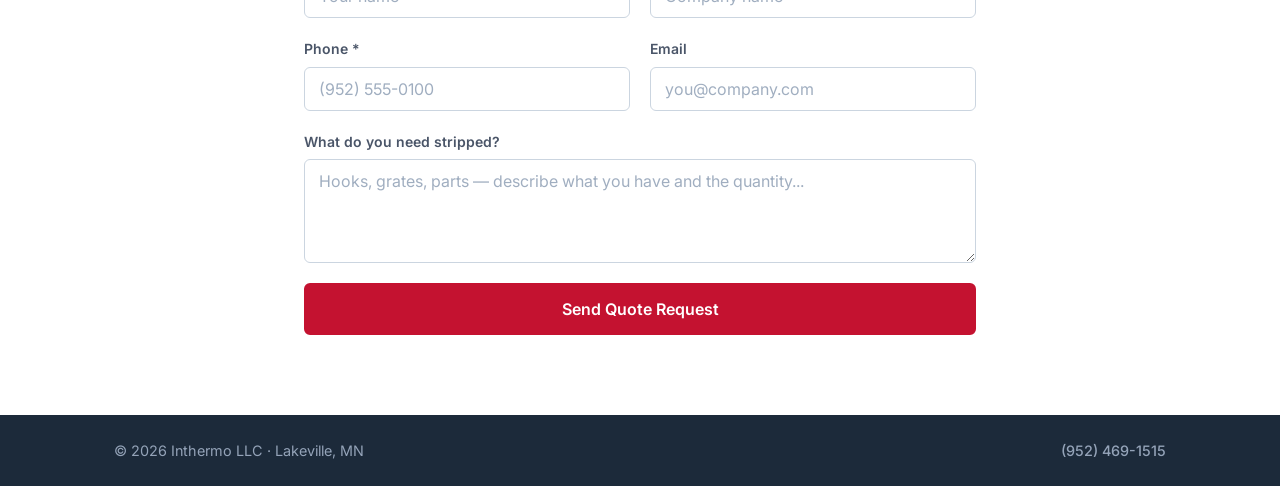
==== commit 99109ff7: "Update service area (MN/WI/IA/ND/SD), add transport note, clarify high-temp coating via chemical pro" ====
--- a/index.html
+++ b/index.html
@@ -4,7 +4,7 @@
     <meta charset="UTF-8">
     <meta name="viewport" content="width=device-width, initial-scale=1.0">
     <title>Paint Stripping &amp; Coating Removal — Lakeville, MN | Inthermo LLC</title>
-    <meta name="description" content="30 years of burn-off oven and chemical stripping for powder coaters and OEMs in the Twin Cities. We strip powder coat, e-coat, epoxy, liquid paint, and more from hooks, racks, fixtures, and parts. Hook cleaning in 2 days. Lakeville, MN — right off I-35.">
+    <meta name="description" content="30 years of burn-off oven and chemical stripping for powder coaters and OEMs. We strip powder coat, e-coat, epoxy, liquid paint, and high-temp coatings from hooks, racks, fixtures, and parts. Serving MN, WI, IA, ND, SD. Hook cleaning in 2 days. Lakeville, MN — right off I-35.">
     <link rel="preconnect" href="https://fonts.googleapis.com">
     <link rel="preconnect" href="https://fonts.gstatic.com" crossorigin>
     <link href="https://fonts.googleapis.com/css2?family=Barlow+Condensed:ital,wght@0,700;0,800;1,700;1,800&family=Inter:wght@400;500;600;700;800&display=swap" rel="stylesheet">
@@ -82,7 +82,7 @@
                 <span class="tag">Urethane</span>
             </div>
             <div class="materials-note">
-                <strong>Steel &amp; aluminum.</strong> Burn-off oven for steel fixtures and racks. Chemical process for aluminum and heat-sensitive parts. Not sure which your parts need? Call us — we'll tell you.
+                <strong>Steel &amp; aluminum.</strong> Burn-off oven for steel fixtures and racks. Chemical process for aluminum, heat-sensitive parts, and high-temperature coatings. Not sure which your parts need? Call us — we'll tell you.
             </div>
         </div>
     </section>
@@ -149,7 +149,8 @@
                 <h2>Find Us</h2>
                 <p class="address-block">7640 215th St W<br>Lakeville, MN 55044</p>
                 <p>Easy I-35 access &middot; Three loading docks &middot; Side-door entry available</p>
-                <p class="service-area">Serving powder coaters and OEMs across the Twin Cities metro and greater Minnesota.</p>
+                <p class="service-area">Serving powder coaters and OEMs across Minnesota, Wisconsin, Iowa, North Dakota, and South Dakota.</p>
+                <p class="transport-note">Transportation available upon request for customers with established recurring service relationships. Customers from outside the metro regularly ship parts directly to us.</p>
             </div>
             <div class="hours-info">
                 <h2>Receiving Hours</h2>
@@ -200,7 +201,7 @@
                 </details>
                 <details class="faq-item">
                     <summary>How far do customers come from?</summary>
-                    <p>Most of our customers are Twin Cities powder coaters and OEMs, but we regularly serve customers from across greater Minnesota, western Wisconsin, and surrounding states. Easy semi access at our Lakeville dock makes the trip straightforward.</p>
+                    <p>Most of our customers are in the Twin Cities metro, but we regularly serve customers from across Minnesota, Wisconsin, Iowa, North Dakota, and South Dakota. Easy semi access at our Lakeville dock makes the trip straightforward. Transportation is available upon request for customers with recurring service relationships — or ship your parts directly to us.</p>
                 </details>
             </div>
         </div>
@@ -213,9 +214,7 @@
                 <h2>Ready to Clear Your Backlog?</h2>
                 <p>Call us at <a href="tel:+19524691515" class="phone-link">(952) 469-1515</a> or fill out the form and we'll get back to you within one business day — usually same day.</p>
             </div>
-            <!-- To activate this form: create a free account at formspree.io, create a form,
-                 and replace YOUR_FORM_ID with your form's ID (e.g. xpwzabcd) -->
-            <form class="quote-form" action="https://formspree.io/f/YOUR_FORM_ID" method="POST">
+            <form class="quote-form" action="https://formspree.io/f/mnjyqard" method="POST">
                 <div class="form-row">
                     <div class="field">
                         <label for="name">Name *</label>
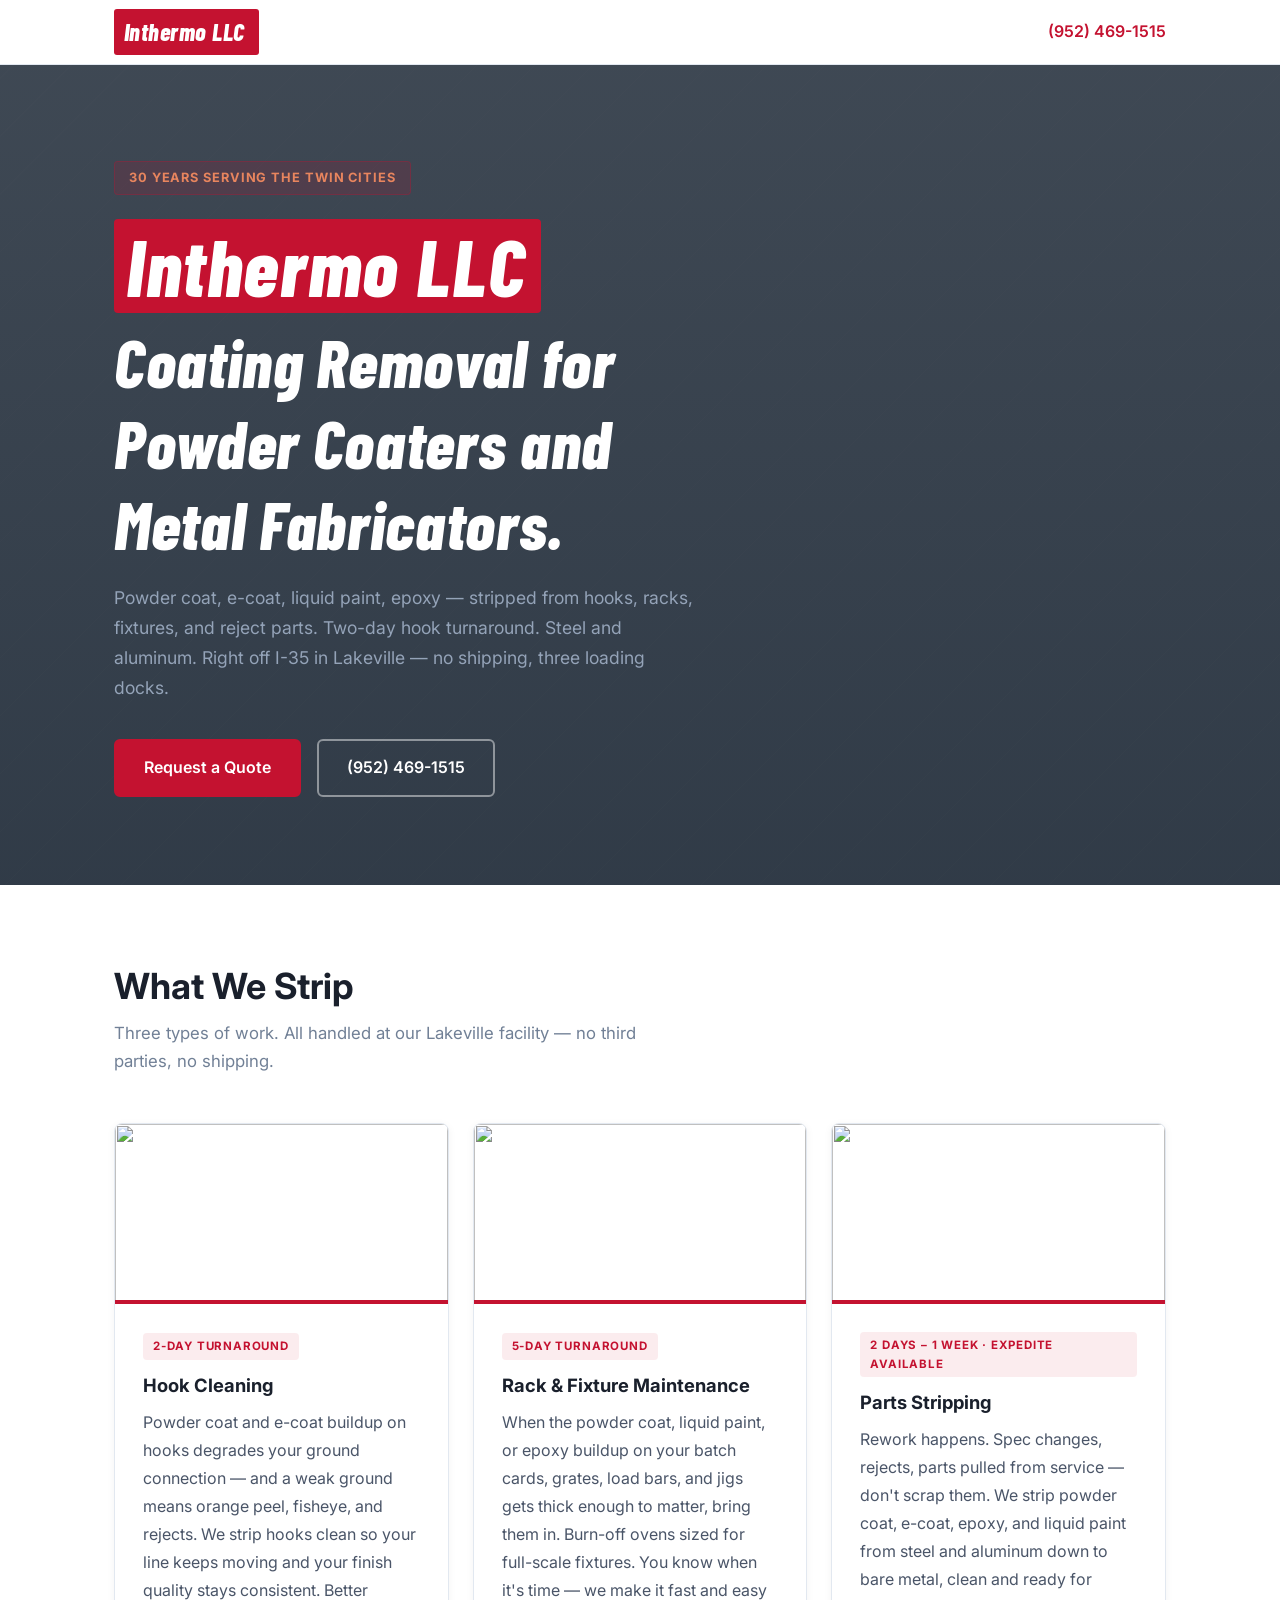
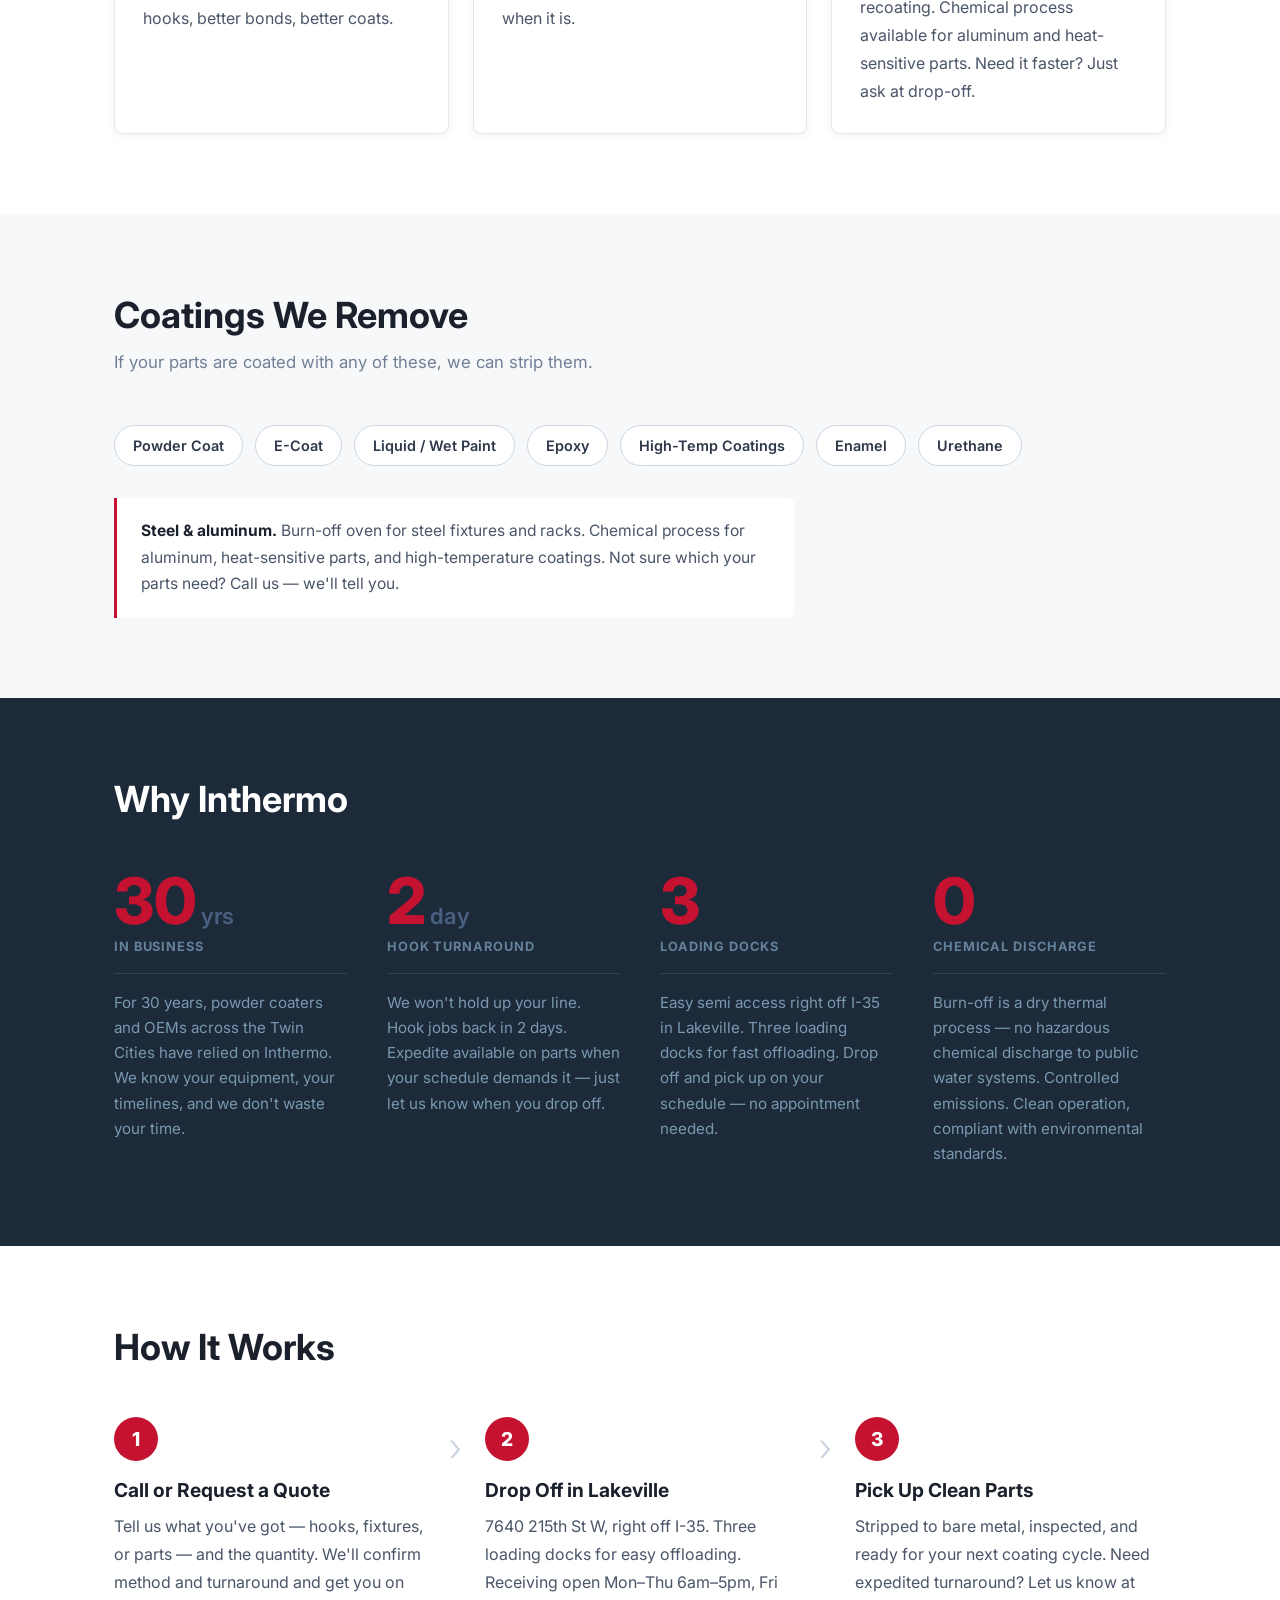
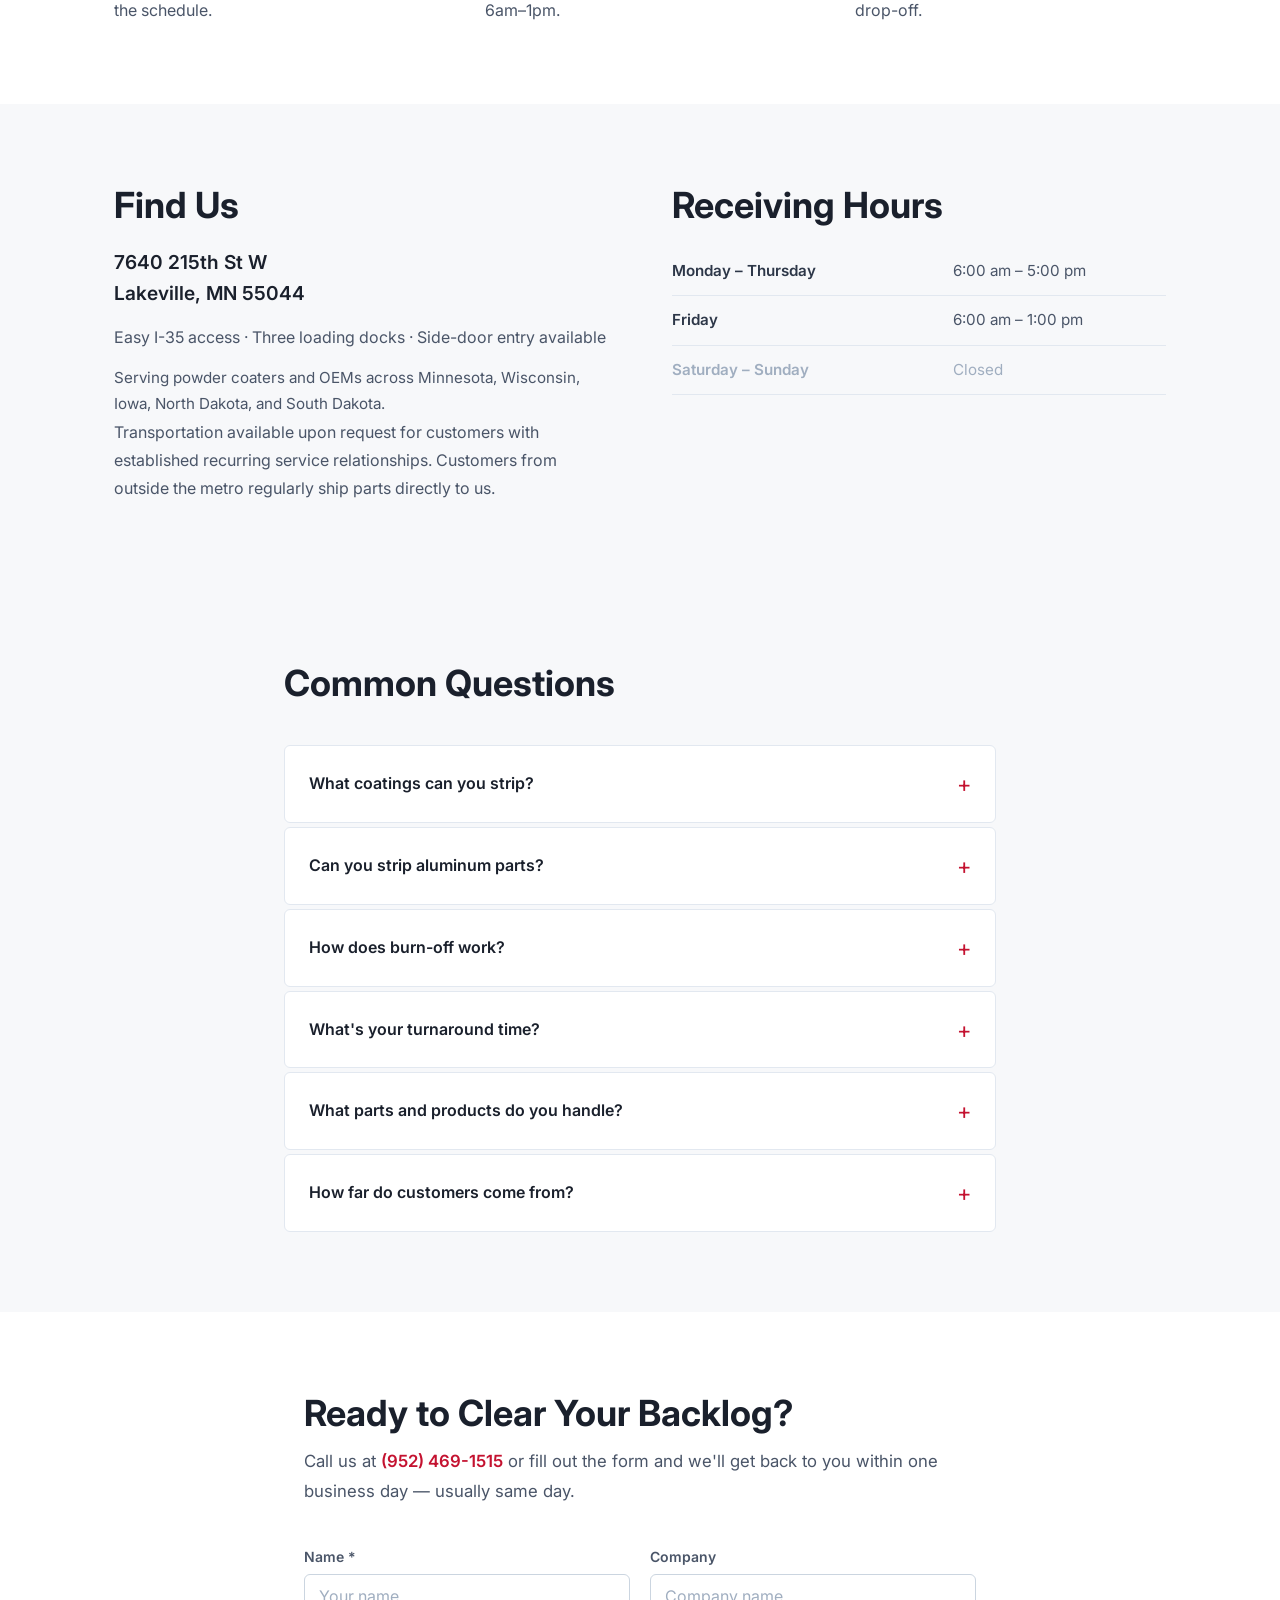
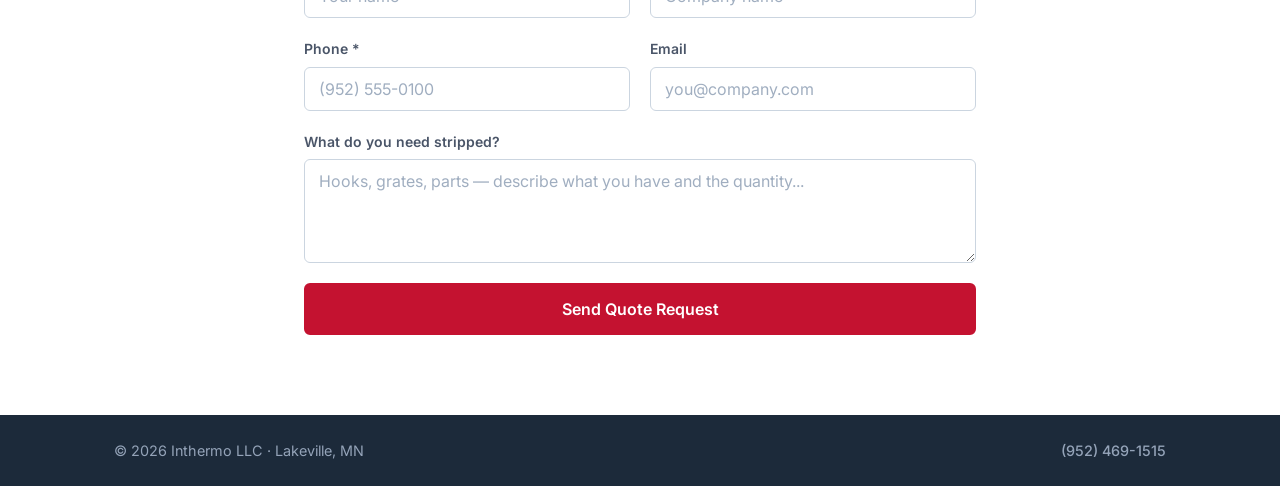
==== commit 5a87c82f: "Perf: lazy-load service images, smaller img sizes, mobile hero optimization" ====
--- a/index.html
+++ b/index.html
@@ -40,7 +40,7 @@
             <p class="section-sub">Three types of work. All handled at our Lakeville facility — no third parties, no shipping.</p>
             <div class="service-grid">
                 <div class="service-card">
-                    <div class="service-img" style="background-image: url('https://images.unsplash.com/photo-1469289759076-d1484757abc3?auto=format&fit=crop&w=800&q=80')"></div>
+                    <div class="service-img"><img src="https://images.unsplash.com/photo-1469289759076-d1484757abc3?auto=format&fit=crop&w=600&q=75" alt="" loading="lazy" width="600" height="180" decoding="async"></div>
                     <div class="service-content">
                         <div class="service-turnaround">2-Day Turnaround</div>
                         <h3>Hook Cleaning</h3>
@@ -48,7 +48,7 @@
                     </div>
                 </div>
                 <div class="service-card">
-                    <div class="service-img" style="background-image: url('https://images.pexels.com/photos/36397990/pexels-photo-36397990.jpeg?auto=compress&cs=tinysrgb&w=800')"></div>
+                    <div class="service-img"><img src="https://images.pexels.com/photos/36397990/pexels-photo-36397990.jpeg?auto=compress&cs=tinysrgb&w=600" alt="" loading="lazy" width="600" height="180" decoding="async"></div>
                     <div class="service-content">
                         <div class="service-turnaround">5-Day Turnaround</div>
                         <h3>Rack &amp; Fixture Maintenance</h3>
@@ -56,7 +56,7 @@
                     </div>
                 </div>
                 <div class="service-card">
-                    <div class="service-img" style="background-image: url('https://images.pexels.com/photos/15016527/pexels-photo-15016527.jpeg?auto=compress&cs=tinysrgb&w=800')"></div>
+                    <div class="service-img"><img src="https://images.pexels.com/photos/15016527/pexels-photo-15016527.jpeg?auto=compress&cs=tinysrgb&w=600" alt="" loading="lazy" width="600" height="180" decoding="async"></div>
                     <div class="service-content">
                         <div class="service-turnaround">2 Days – 1 Week &middot; Expedite Available</div>
                         <h3>Parts Stripping</h3>
--- a/style.css
+++ b/style.css
@@ -280,9 +280,16 @@
 
 .service-img {
     height: 180px;
-    background-size: cover;
-    background-position: center;
+    overflow: hidden;
     position: relative;
+}
+
+.service-img img {
+    width: 100%;
+    height: 100%;
+    object-fit: cover;
+    object-position: center;
+    display: block;
 }
 
 .service-img::after {
@@ -663,6 +670,9 @@
 
     .hero {
         padding: 64px 0 56px;
+        background:
+            linear-gradient(rgba(20, 32, 46, 0.82), rgba(20, 32, 46, 0.88)),
+            url('https://images.unsplash.com/photo-1496247749665-49cf5b1022e9?auto=format&fit=crop&w=768&q=60') center/cover no-repeat;
     }
 
     .service-grid {
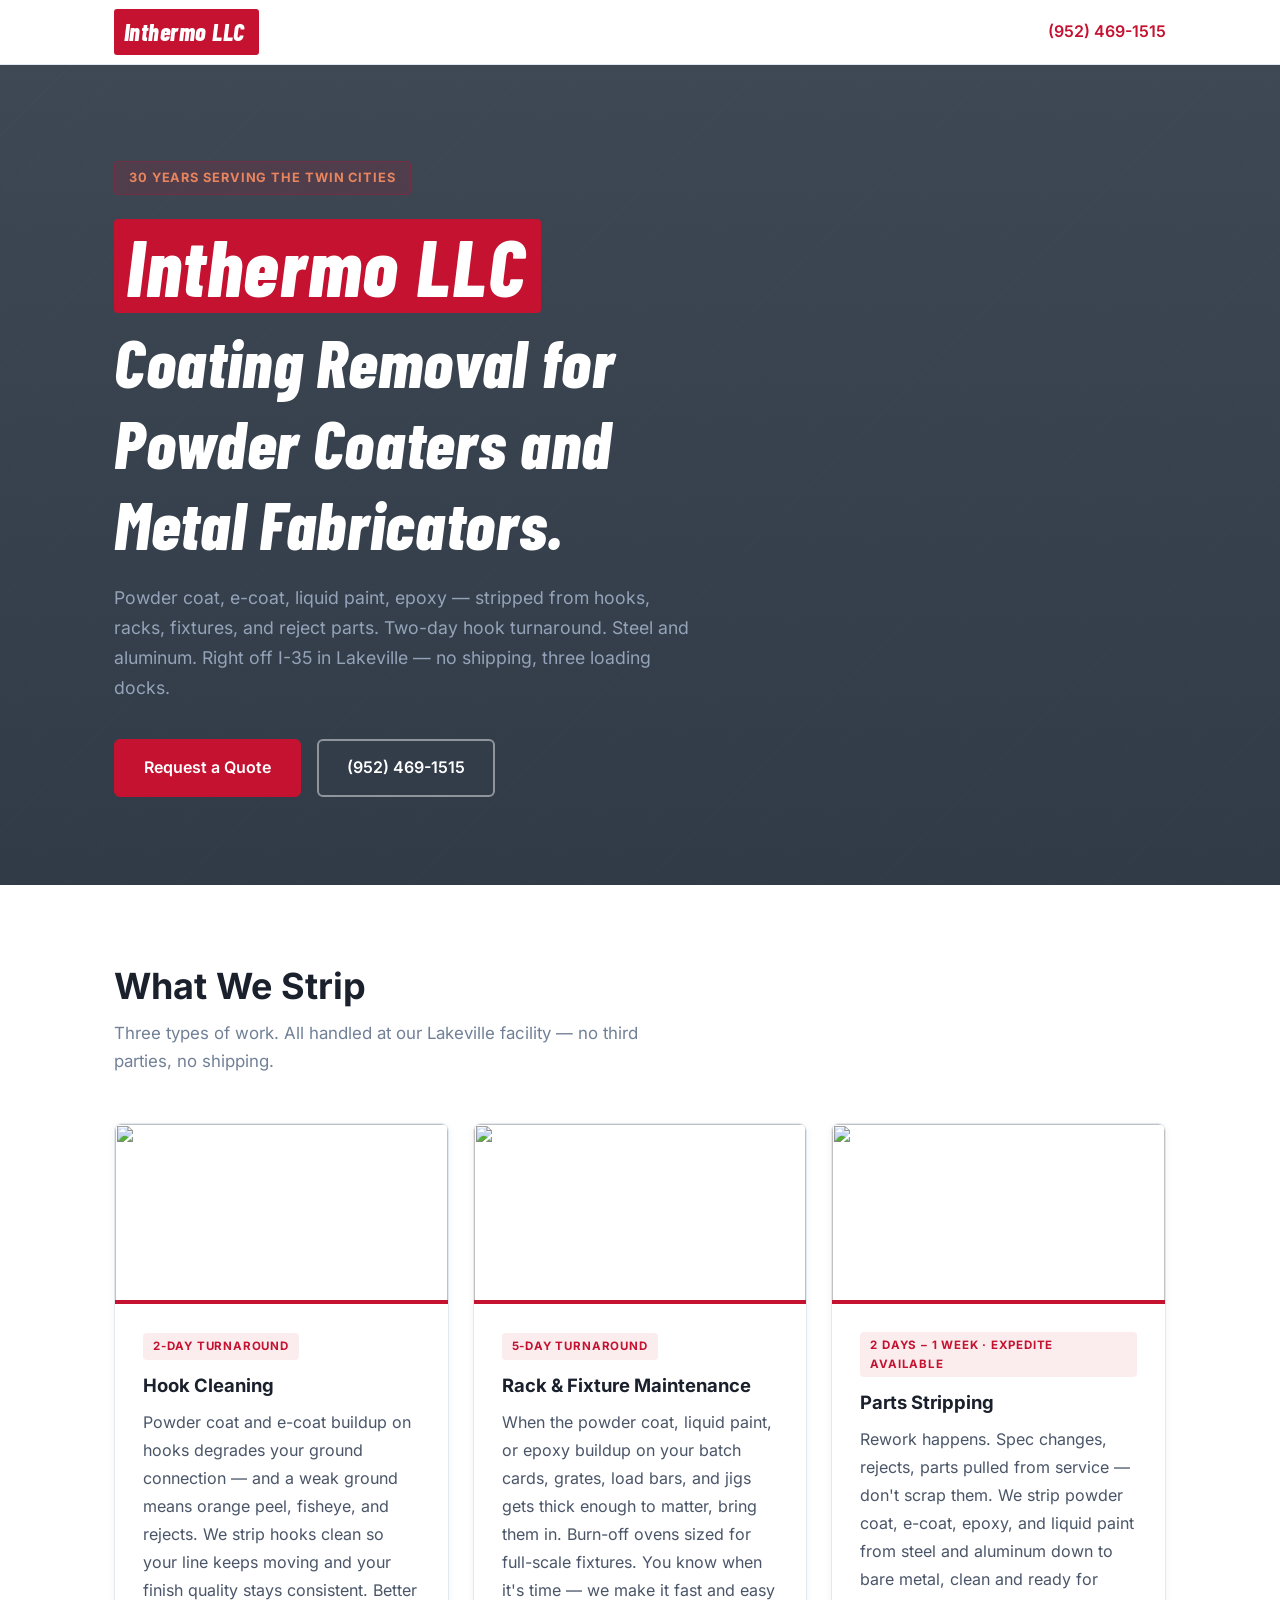
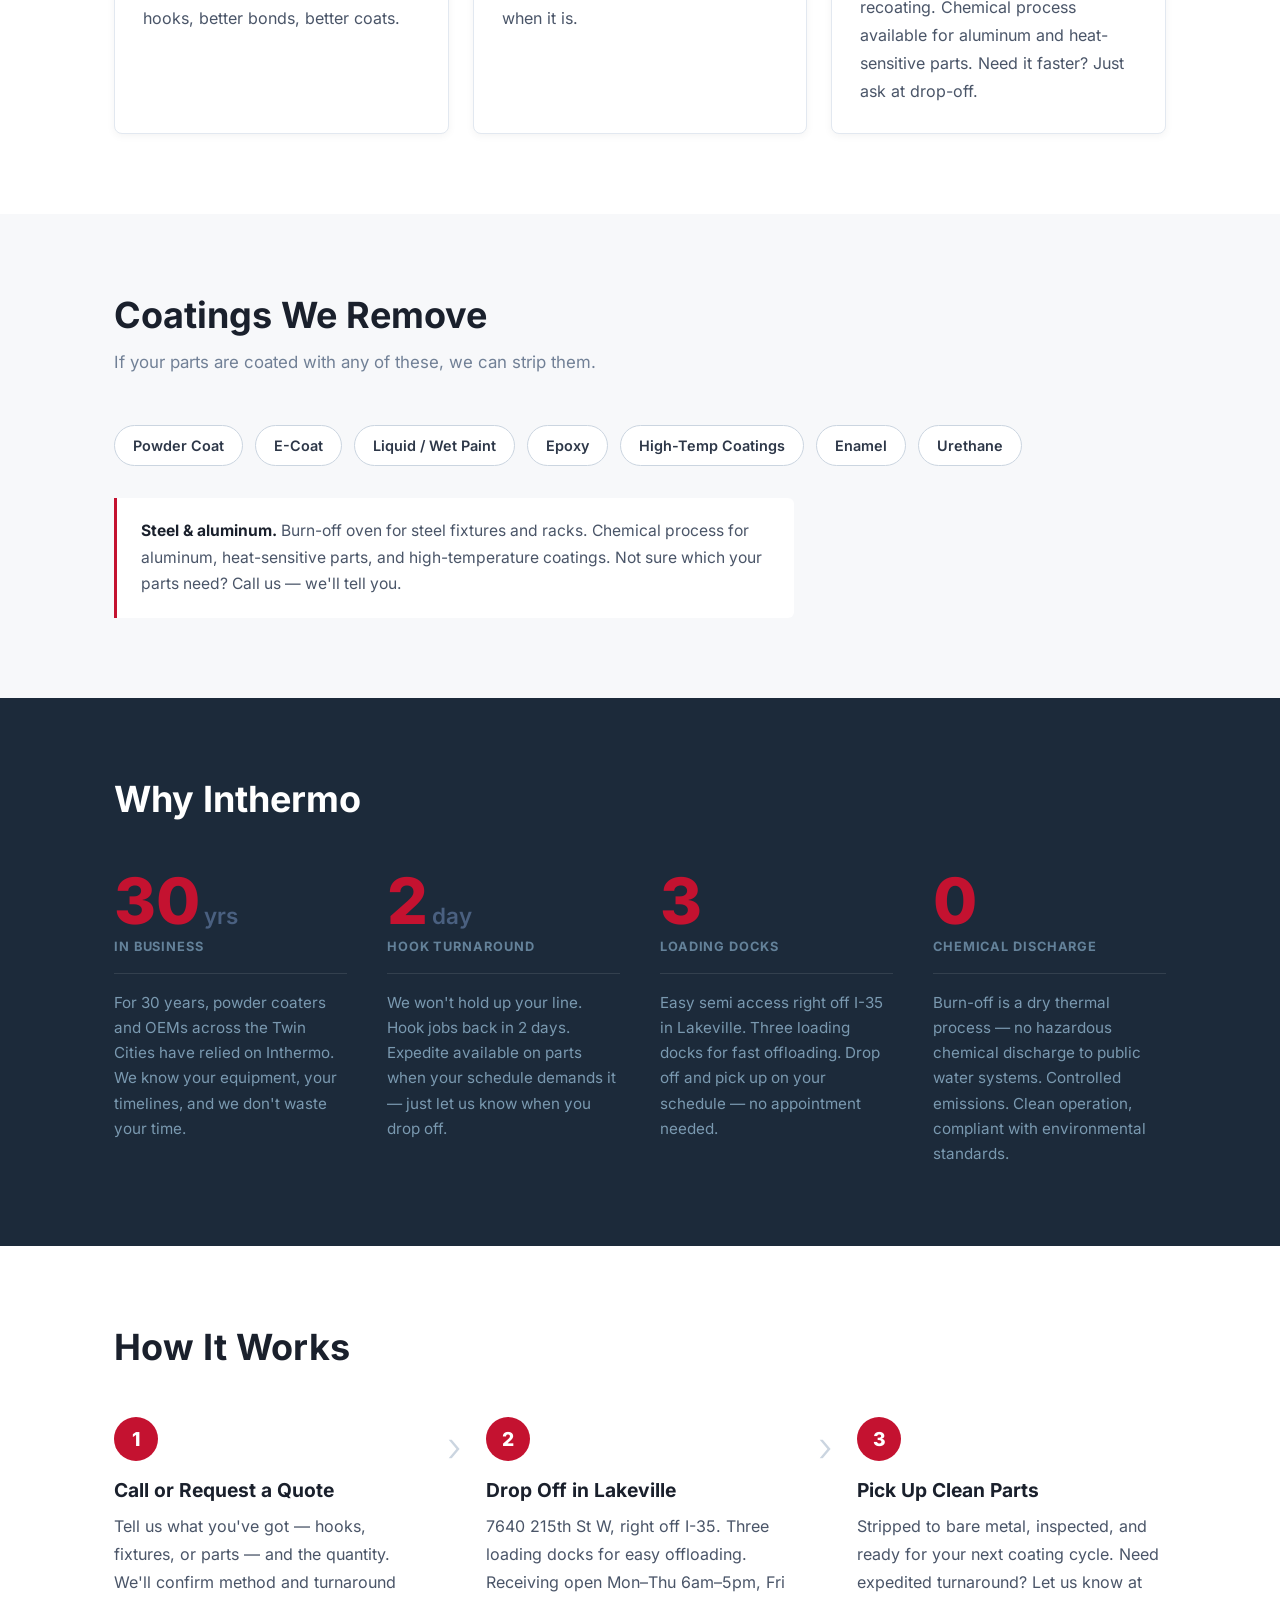
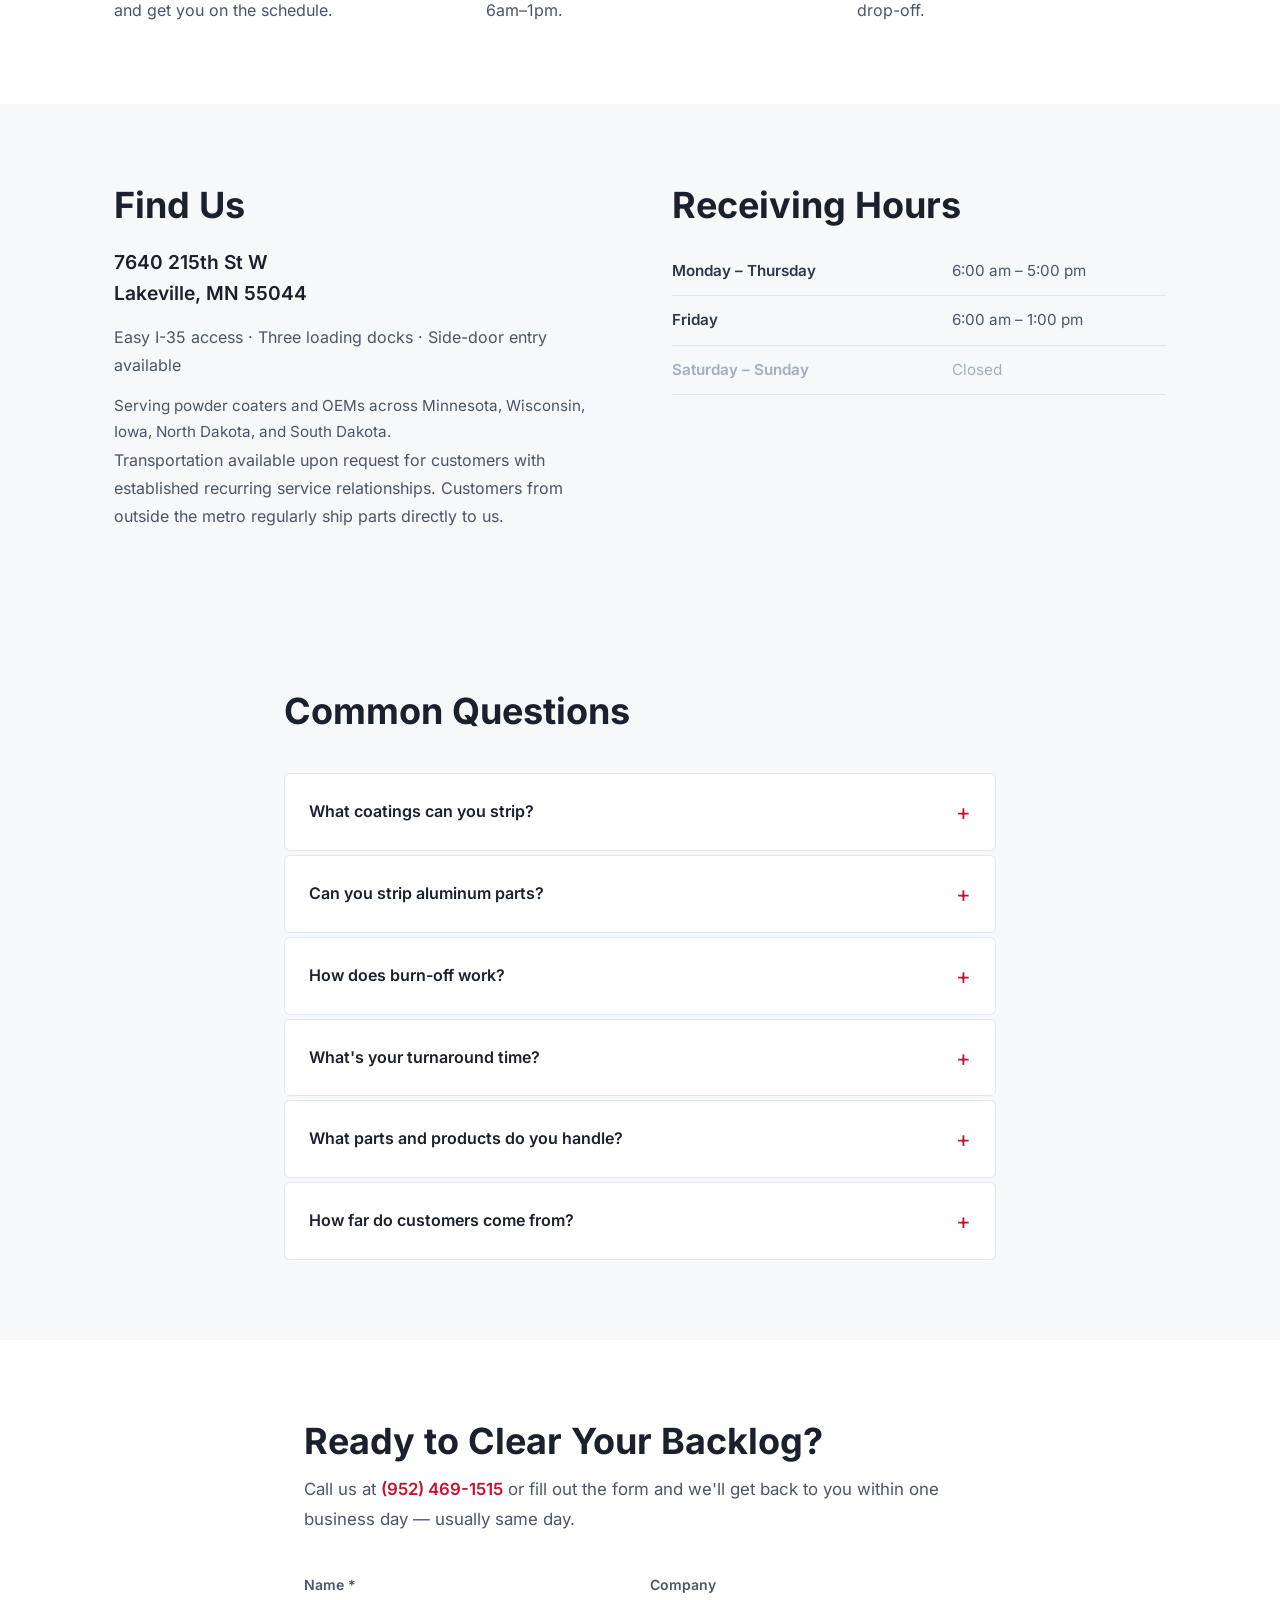
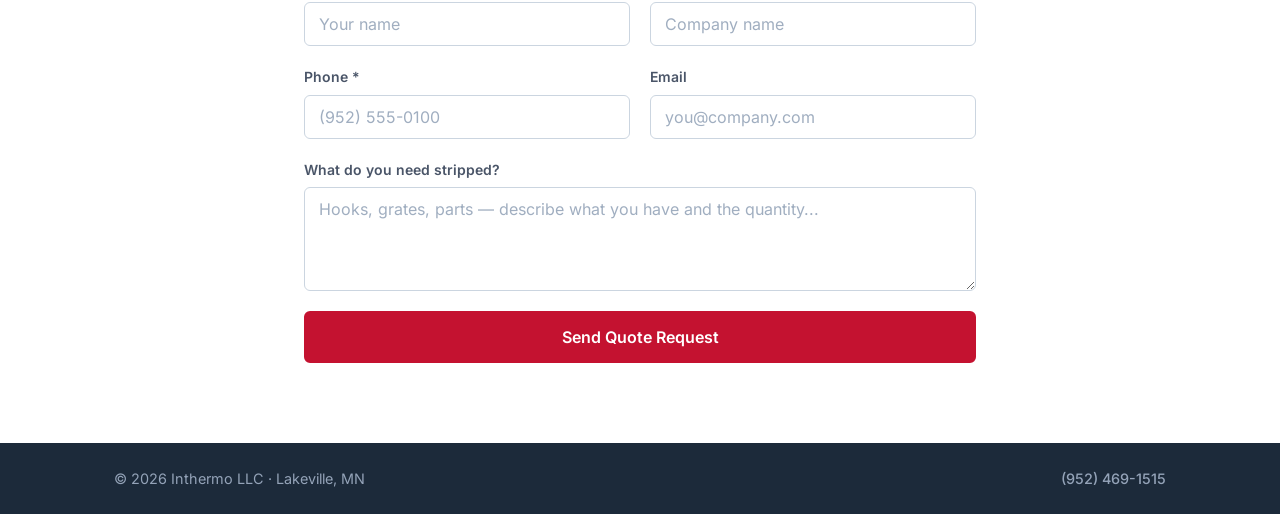
==== commit 9170753f: "Self-host fonts + preload LCP assets for faster FCP/LCP - Replace render-blocking Google Fonts <link" ====
--- a/index.html
+++ b/index.html
@@ -5,9 +5,13 @@
     <meta name="viewport" content="width=device-width, initial-scale=1.0">
     <title>Paint Stripping &amp; Coating Removal — Lakeville, MN | Inthermo LLC</title>
     <meta name="description" content="30 years of burn-off oven and chemical stripping for powder coaters and OEMs. We strip powder coat, e-coat, epoxy, liquid paint, and high-temp coatings from hooks, racks, fixtures, and parts. Serving MN, WI, IA, ND, SD. Hook cleaning in 2 days. Lakeville, MN — right off I-35.">
-    <link rel="preconnect" href="https://fonts.googleapis.com">
-    <link rel="preconnect" href="https://fonts.gstatic.com" crossorigin>
-    <link href="https://fonts.googleapis.com/css2?family=Barlow+Condensed:ital,wght@0,700;0,800;1,700;1,800&family=Inter:wght@400;500;600;700;800&display=swap" rel="stylesheet">
+    <!-- Preload the fonts that paint above the fold: h1 (Barlow 800 italic) + body (Inter) -->
+    <link rel="preload" href="fonts/barlow-condensed-800-italic.woff2" as="font" type="font/woff2" crossorigin>
+    <link rel="preload" href="fonts/inter-latin.woff2" as="font" type="font/woff2" crossorigin>
+    <!-- Preload the LCP hero background image (CSS url() is otherwise discovered late) -->
+    <link rel="preconnect" href="https://images.unsplash.com" crossorigin>
+    <link rel="preload" as="image" href="https://images.unsplash.com/photo-1496247749665-49cf5b1022e9?auto=format&fit=crop&w=1920&q=80" media="(min-width: 769px)" fetchpriority="high">
+    <link rel="preload" as="image" href="https://images.unsplash.com/photo-1496247749665-49cf5b1022e9?auto=format&fit=crop&w=768&q=60" media="(max-width: 768px)" fetchpriority="high">
     <link rel="stylesheet" href="style.css">
 </head>
 <body>
--- a/style.css
+++ b/style.css
@@ -1,6 +1,31 @@
 /* ============================================================
    INTHERMO LLC — Website Styles
    ============================================================ */
+
+/* --- Self-hosted fonts (latin subset, woff2) --- */
+/* Inter: single variable file covers weights 400-800 */
+@font-face {
+    font-family: 'Inter';
+    font-style: normal;
+    font-weight: 100 900;
+    font-display: swap;
+    src: url('fonts/inter-latin.woff2') format('woff2');
+}
+/* Barlow Condensed: only weight 800 is used (h1, logo, hero brand) */
+@font-face {
+    font-family: 'Barlow Condensed';
+    font-style: normal;
+    font-weight: 800;
+    font-display: swap;
+    src: url('fonts/barlow-condensed-800.woff2') format('woff2');
+}
+@font-face {
+    font-family: 'Barlow Condensed';
+    font-style: italic;
+    font-weight: 800;
+    font-display: swap;
+    src: url('fonts/barlow-condensed-800-italic.woff2') format('woff2');
+}
 
 /* --- Reset & Base --- */
 *, *::before, *::after {
